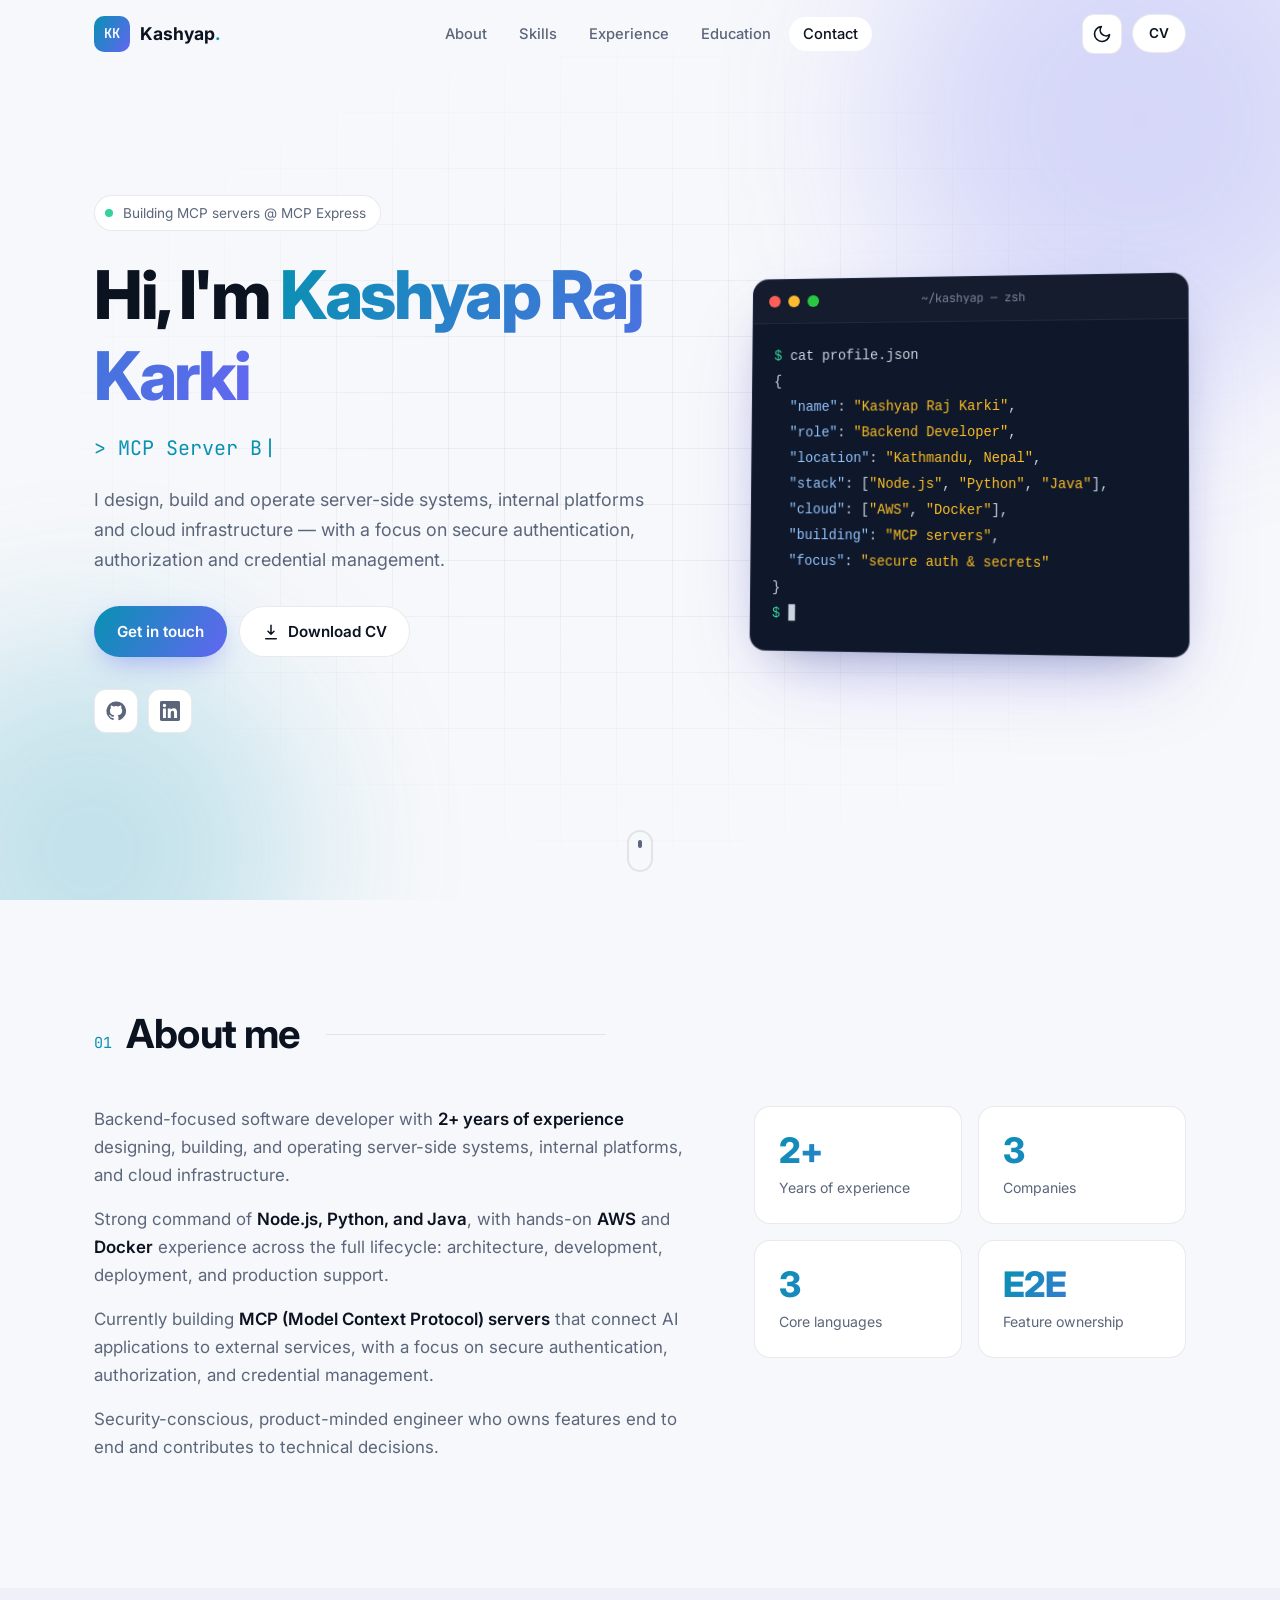
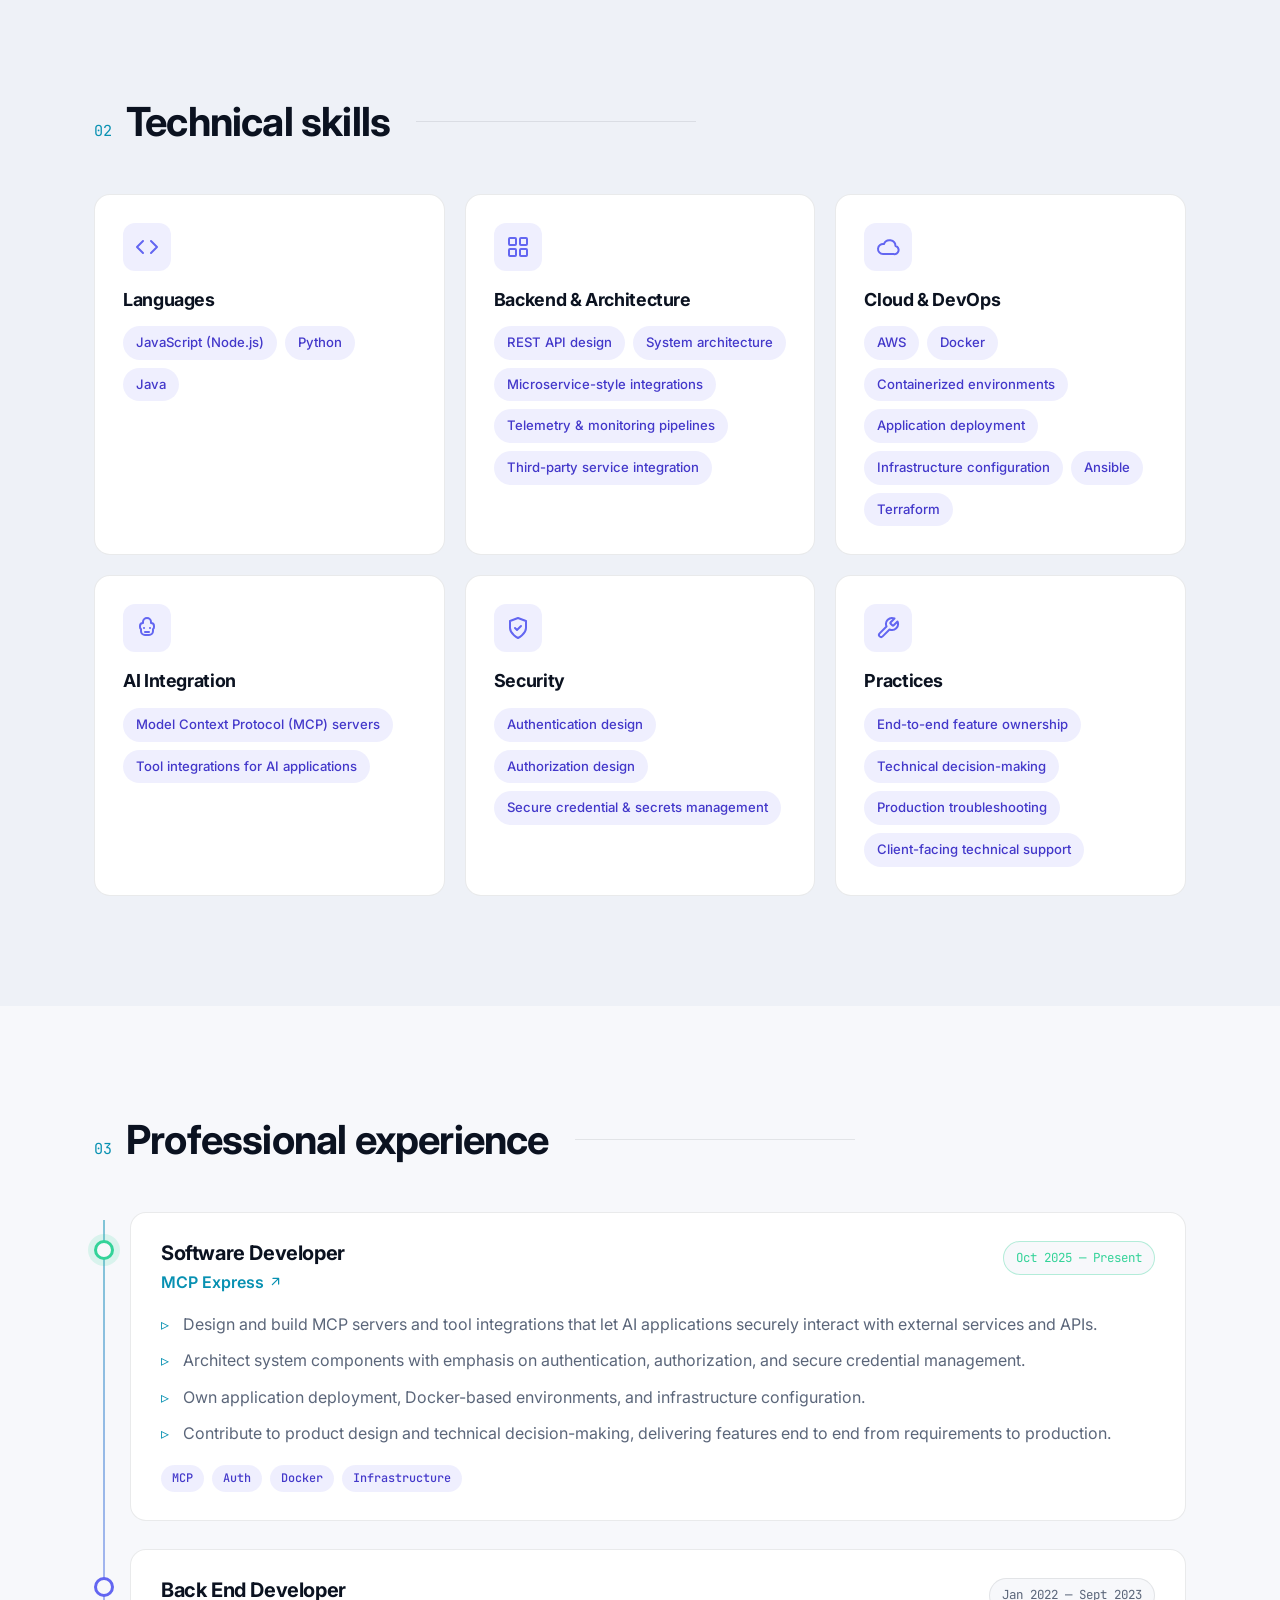
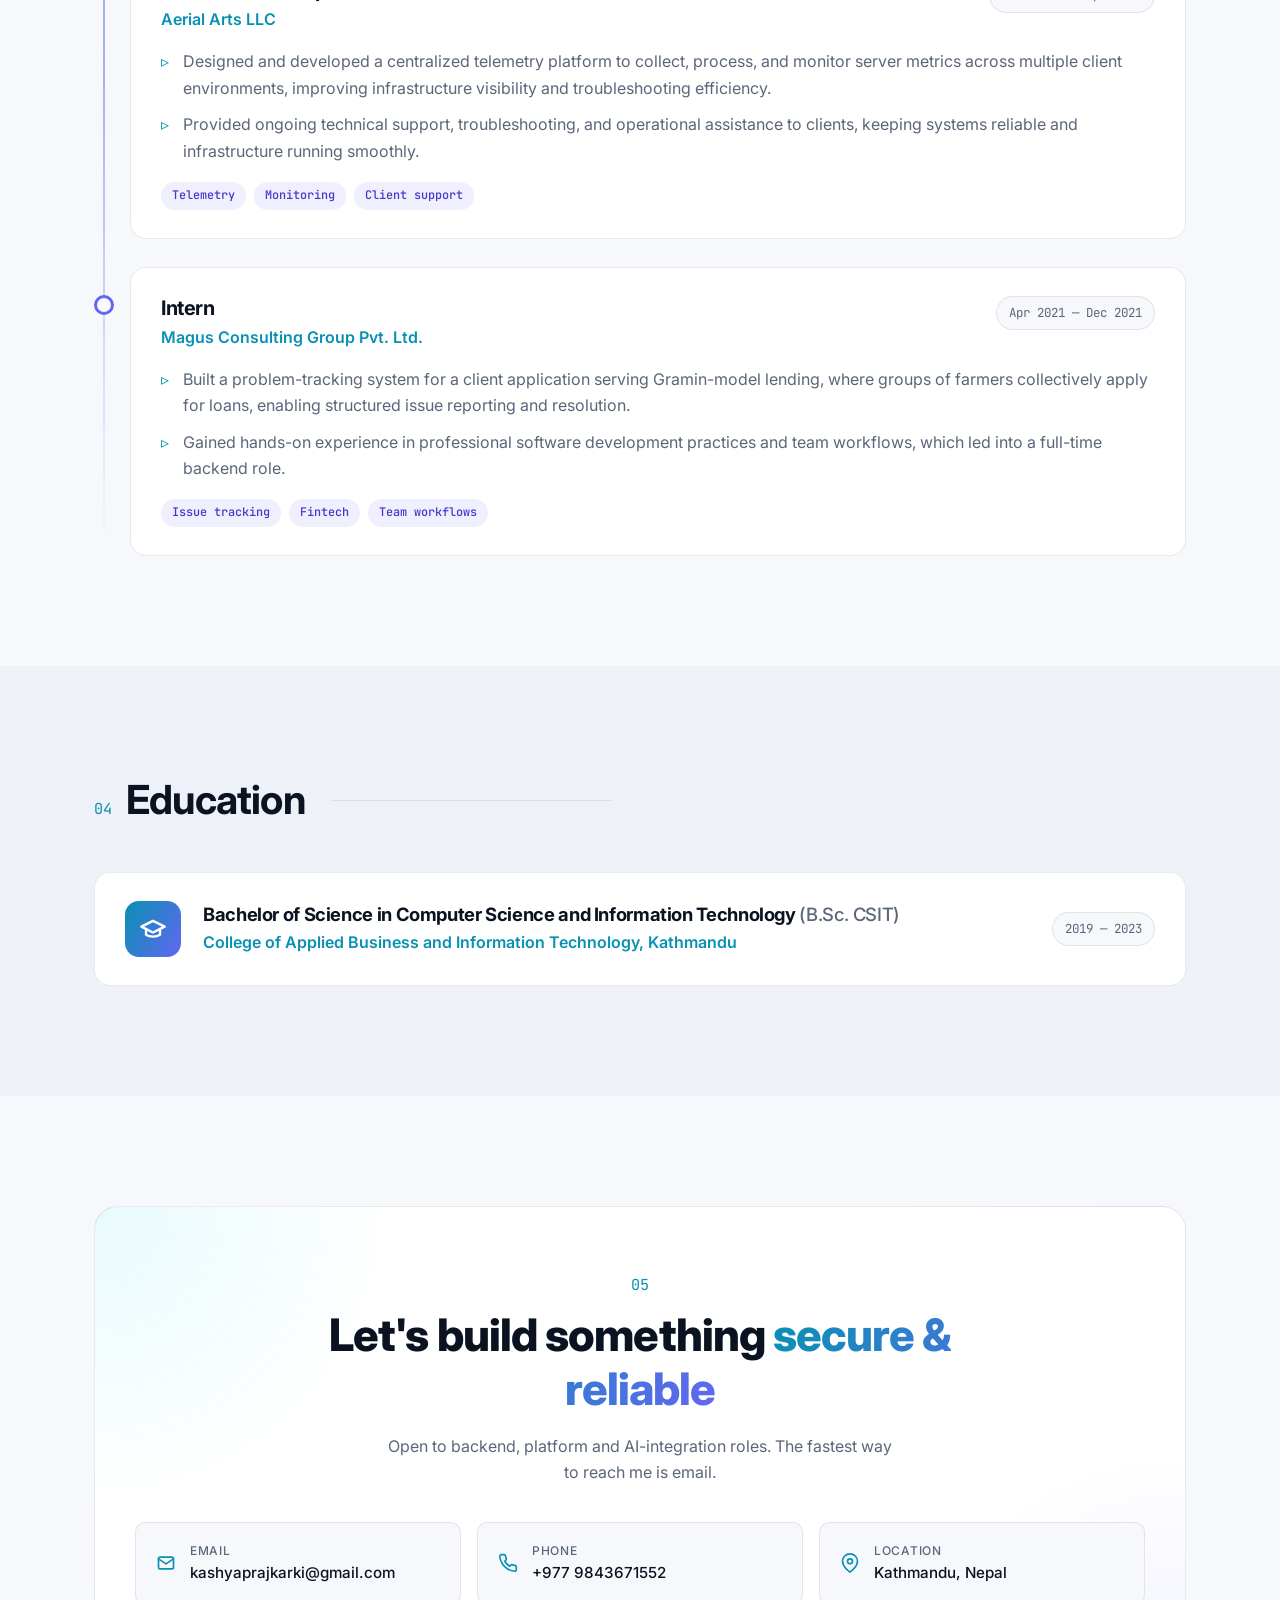
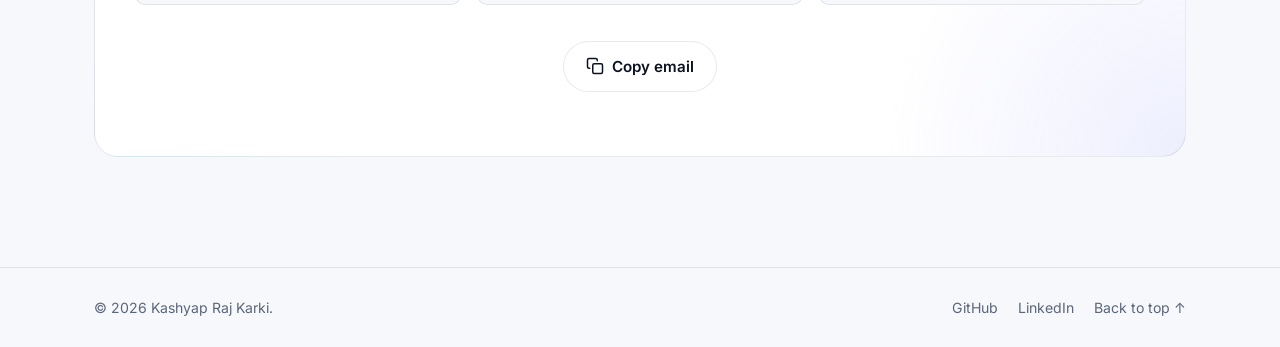
==== index.html @ 21f6b428 "Initial portfolio" ====
<!doctype html>
<html lang="en" data-theme="dark">
    <head>
        <meta charset="UTF-8" />
        <meta name="viewport" content="width=device-width, initial-scale=1.0" />
        <title>Kashyap Raj Karki — Backend Software Developer</title>
        <meta
            name="description"
            content="Kashyap Raj Karki — Backend software developer in Kathmandu, Nepal. Node.js, Python, Java, AWS, Docker, and MCP (Model Context Protocol) servers."
        />
        <meta name="author" content="Kashyap Raj Karki" />
        <meta
            property="og:title"
            content="Kashyap Raj Karki — Backend Software Developer"
        />
        <meta
            property="og:description"
            content="Backend-focused developer building MCP servers, secure APIs and cloud infrastructure."
        />
        <meta property="og:type" content="website" />
        <meta property="og:url" content="https://kashyaprajkarki.com.np/" />
        <meta name="theme-color" content="#0b0f17" />
        <link rel="icon" href="assets/favicon.svg" type="image/svg+xml" />
        <link rel="preconnect" href="https://fonts.googleapis.com" />
        <link rel="preconnect" href="https://fonts.gstatic.com" crossorigin />
        <link
            href="https://fonts.googleapis.com/css2?family=Inter:wght@400;500;600;700;800&family=JetBrains+Mono:wght@400;500&display=swap"
            rel="stylesheet"
        />
        <link rel="stylesheet" href="assets/css/style.css" />
        <script>
            // Apply saved theme before paint to avoid a flash
            (function () {
                try {
                    var t = localStorage.getItem("theme");
                    if (!t)
                        t = window.matchMedia("(prefers-color-scheme: light)")
                            .matches
                            ? "light"
                            : "dark";
                    document.documentElement.setAttribute("data-theme", t);
                } catch (e) {}
            })();
        </script>
    </head>
    <body>
        <a class="skip-link" href="#main">Skip to content</a>

        <!-- ========== Header / Nav ========== -->
        <header class="site-header" id="top">
            <nav class="nav container" aria-label="Primary">
                <a href="#top" class="logo" aria-label="Home">
                    <span class="logo-mark">KK</span>
                    <span class="logo-text"
                        >Kashyap<span class="accent">.</span></span
                    >
                </a>

                <ul class="nav-links" id="nav-links">
                    <li><a href="#about">About</a></li>
                    <li><a href="#skills">Skills</a></li>
                    <li><a href="#experience">Experience</a></li>
                    <li><a href="#education">Education</a></li>
                    <li><a href="#contact">Contact</a></li>
                    <li class="nav-cta-mobile">
                        <a
                            href="assets/Kashyap_Raj_Karki_CV.pdf"
                            class="btn btn-primary"
                            download
                            >Download CV</a
                        >
                    </li>
                </ul>

                <div class="nav-actions">
                    <button
                        class="icon-btn"
                        id="theme-toggle"
                        aria-label="Toggle colour theme"
                    >
                        <svg
                            class="icon-sun"
                            viewBox="0 0 24 24"
                            aria-hidden="true"
                        >
                            <circle cx="12" cy="12" r="4" />
                            <path
                                d="M12 2v2M12 20v2M4.93 4.93l1.41 1.41M17.66 17.66l1.41 1.41M2 12h2M20 12h2M4.93 19.07l1.41-1.41M17.66 6.34l1.41-1.41"
                            />
                        </svg>
                        <svg
                            class="icon-moon"
                            viewBox="0 0 24 24"
                            aria-hidden="true"
                        >
                            <path
                                d="M21 12.79A9 9 0 1 1 11.21 3 7 7 0 0 0 21 12.79z"
                            />
                        </svg>
                    </button>
                    <a
                        href="assets/Kashyap_Raj_Karki_CV.pdf"
                        class="btn btn-outline btn-sm nav-cv"
                        download
                        >CV</a
                    >
                    <button
                        class="icon-btn menu-toggle"
                        id="menu-toggle"
                        aria-label="Open menu"
                        aria-expanded="false"
                        aria-controls="nav-links"
                    >
                        <span></span><span></span><span></span>
                    </button>
                </div>
            </nav>
        </header>

        <main id="main">
            <!-- ========== Hero ========== -->
            <section class="hero">
                <div class="hero-bg" aria-hidden="true">
                    <div class="blob blob-1"></div>
                    <div class="blob blob-2"></div>
                    <div class="grid-overlay"></div>
                </div>

                <div class="container hero-inner">
                    <div class="hero-copy">
                        <p class="eyebrow reveal">
                            <span class="status-dot"></span> Building MCP
                            servers @ MCP Express
                        </p>
                        <h1 class="hero-title reveal">
                            Hi, I'm
                            <span class="gradient-text">Kashyap Raj Karki</span>
                        </h1>
                        <p class="hero-role reveal">
                            <span class="mono">&gt;</span>
                            <span id="typed">Backend Software Developer</span
                            ><span class="caret" aria-hidden="true">|</span>
                        </p>
                        <p class="hero-sub reveal">
                            I design, build and operate server-side systems,
                            internal platforms and cloud infrastructure — with a
                            focus on secure authentication, authorization and
                            credential management.
                        </p>
                        <div class="hero-ctas reveal">
                            <a href="#contact" class="btn btn-primary"
                                >Get in touch</a
                            >
                            <a
                                href="assets/Kashyap_Raj_Karki_CV.pdf"
                                class="btn btn-outline"
                                download
                            >
                                <svg viewBox="0 0 24 24" aria-hidden="true">
                                    <path
                                        d="M12 3v12m0 0-4-4m4 4 4-4M5 21h14"
                                    />
                                </svg>
                                Download CV
                            </a>
                        </div>
                        <ul
                            class="hero-social reveal"
                            aria-label="Social links"
                        >
                            <li>
                                <a
                                    href="https://github.com/ksyp0"
                                    target="_blank"
                                    rel="noopener"
                                    aria-label="GitHub"
                                >
                                    <svg
                                        viewBox="0 0 24 24"
                                        aria-hidden="true"
                                        class="fill"
                                    >
                                        <path
                                            d="M12 .5a11.5 11.5 0 0 0-3.64 22.41c.58.1.79-.25.79-.56v-2c-3.2.7-3.88-1.37-3.88-1.37-.52-1.33-1.28-1.69-1.28-1.69-1.05-.72.08-.7.08-.7 1.16.08 1.77 1.19 1.77 1.19 1.03 1.77 2.7 1.26 3.36.96.1-.75.4-1.26.73-1.55-2.55-.29-5.24-1.28-5.24-5.69 0-1.26.45-2.29 1.19-3.1-.12-.29-.52-1.46.11-3.05 0 0 .97-.31 3.17 1.18a11 11 0 0 1 5.77 0c2.2-1.49 3.17-1.18 3.17-1.18.63 1.59.23 2.76.11 3.05.74.81 1.19 1.84 1.19 3.1 0 4.42-2.7 5.39-5.26 5.68.41.36.78 1.06.78 2.14v3.17c0 .31.21.67.8.56A11.5 11.5 0 0 0 12 .5z"
                                        />
                                    </svg>
                                </a>
                            </li>
                            <li>
                                <a
                                    href="https://www.linkedin.com/in/kashyapkarki/"
                                    target="_blank"
                                    rel="noopener"
                                    aria-label="LinkedIn"
                                >
                                    <svg
                                        viewBox="0 0 24 24"
                                        aria-hidden="true"
                                        class="fill"
                                    >
                                        <path
                                            d="M20.45 20.45h-3.56v-5.57c0-1.33-.02-3.04-1.85-3.04-1.85 0-2.14 1.45-2.14 2.94v5.67H9.35V9h3.41v1.56h.05c.48-.9 1.64-1.85 3.37-1.85 3.6 0 4.27 2.37 4.27 5.46v6.28zM5.34 7.43a2.06 2.06 0 1 1 0-4.13 2.06 2.06 0 0 1 0 4.13zM7.12 20.45H3.56V9h3.56v11.45zM22.22 0H1.77C.79 0 0 .77 0 1.73v20.54C0 23.23.79 24 1.77 24h20.45c.98 0 1.78-.77 1.78-1.73V1.73C24 .77 23.2 0 22.22 0z"
                                        />
                                    </svg>
                                </a>
                            </li>
                        </ul>
                    </div>

                    <!-- Terminal card -->
                    <div class="hero-visual reveal" aria-hidden="true">
                        <div class="terminal">
                            <div class="terminal-bar">
                                <span class="dot red"></span
                                ><span class="dot yellow"></span
                                ><span class="dot green"></span>
                                <span class="terminal-title"
                                    >~/kashyap — zsh</span
                                >
                            </div>
                            <pre
                                class="terminal-body"
                            ><code><span class="t-prompt">$</span> cat profile.json
{
  <span class="t-key">"name"</span>: <span class="t-str">"Kashyap Raj Karki"</span>,
  <span class="t-key">"role"</span>: <span class="t-str">"Backend Developer"</span>,
  <span class="t-key">"location"</span>: <span class="t-str">"Kathmandu, Nepal"</span>,
  <span class="t-key">"stack"</span>: [<span class="t-str">"Node.js"</span>, <span class="t-str">"Python"</span>, <span class="t-str">"Java"</span>],
  <span class="t-key">"cloud"</span>: [<span class="t-str">"AWS"</span>, <span class="t-str">"Docker"</span>],
  <span class="t-key">"building"</span>: <span class="t-str">"MCP servers"</span>,
  <span class="t-key">"focus"</span>: <span class="t-str">"secure auth &amp; secrets"</span>
}
<span class="t-prompt">$</span> <span class="t-cursor">▋</span></code></pre>
                        </div>
                    </div>
                </div>

                <a
                    href="#about"
                    class="scroll-hint"
                    aria-label="Scroll to About"
                >
                    <span></span>
                </a>
            </section>

            <!-- ========== About ========== -->
            <section class="section" id="about">
                <div class="container">
                    <div class="section-head reveal">
                        <span class="section-num">01</span>
                        <h2>About me</h2>
                    </div>

                    <div class="about-grid">
                        <div class="about-text reveal">
                            <p>
                                Backend-focused software developer with
                                <strong>2+ years of experience</strong>
                                designing, building, and operating server-side
                                systems, internal platforms, and cloud
                                infrastructure.
                            </p>
                            <p>
                                Strong command of
                                <strong>Node.js, Python, and Java</strong>, with
                                hands-on <strong>AWS</strong> and
                                <strong>Docker</strong> experience across the
                                full lifecycle: architecture, development,
                                deployment, and production support.
                            </p>
                            <p>
                                Currently building
                                <strong
                                    >MCP (Model Context Protocol)
                                    servers</strong
                                >
                                that connect AI applications to external
                                services, with a focus on secure authentication,
                                authorization, and credential management.
                            </p>
                            <p>
                                Security-conscious, product-minded engineer who
                                owns features end to end and contributes to
                                technical decisions.
                            </p>
                        </div>

                        <div class="stats reveal">
                            <div class="stat">
                                <span
                                    class="stat-num"
                                    data-count="2"
                                    data-suffix="+"
                                    >2+</span
                                >
                                <span class="stat-label"
                                    >Years of experience</span
                                >
                            </div>
                            <div class="stat">
                                <span class="stat-num" data-count="3">3</span>
                                <span class="stat-label">Companies</span>
                            </div>
                            <div class="stat">
                                <span class="stat-num" data-count="3">3</span>
                                <span class="stat-label">Core languages</span>
                            </div>
                            <div class="stat">
                                <span class="stat-num">E2E</span>
                                <span class="stat-label"
                                    >Feature ownership</span
                                >
                            </div>
                        </div>
                    </div>
                </div>
            </section>

            <!-- ========== Skills ========== -->
            <section class="section section-alt" id="skills">
                <div class="container">
                    <div class="section-head reveal">
                        <span class="section-num">02</span>
                        <h2>Technical skills</h2>
                    </div>

                    <div class="skills-grid">
                        <article class="skill-card reveal">
                            <div class="skill-icon">
                                <svg viewBox="0 0 24 24" aria-hidden="true">
                                    <path d="m16 18 6-6-6-6M8 6l-6 6 6 6" />
                                </svg>
                            </div>
                            <h3>Languages</h3>
                            <ul class="tags">
                                <li>JavaScript (Node.js)</li>
                                <li>Python</li>
                                <li>Java</li>
                            </ul>
                        </article>

                        <article class="skill-card reveal">
                            <div class="skill-icon">
                                <svg viewBox="0 0 24 24" aria-hidden="true">
                                    <rect
                                        x="3"
                                        y="3"
                                        width="7"
                                        height="7"
                                        rx="1"
                                    />
                                    <rect
                                        x="14"
                                        y="3"
                                        width="7"
                                        height="7"
                                        rx="1"
                                    />
                                    <rect
                                        x="3"
                                        y="14"
                                        width="7"
                                        height="7"
                                        rx="1"
                                    />
                                    <rect
                                        x="14"
                                        y="14"
                                        width="7"
                                        height="7"
                                        rx="1"
                                    />
                                </svg>
                            </div>
                            <h3>Backend &amp; Architecture</h3>
                            <ul class="tags">
                                <li>REST API design</li>
                                <li>System architecture</li>
                                <li>Microservice-style integrations</li>
                                <li>Telemetry &amp; monitoring pipelines</li>
                                <li>Third-party service integration</li>
                            </ul>
                        </article>

                        <article class="skill-card reveal">
                            <div class="skill-icon">
                                <svg viewBox="0 0 24 24" aria-hidden="true">
                                    <path
                                        d="M17.5 19H7a5 5 0 1 1 .9-9.92A6 6 0 0 1 19.5 11a4 4 0 0 1-2 8z"
                                    />
                                </svg>
                            </div>
                            <h3>Cloud &amp; DevOps</h3>
                            <ul class="tags">
                                <li>AWS</li>
                                <li>Docker</li>
                                <li>Containerized environments</li>
                                <li>Application deployment</li>
                                <li>Infrastructure configuration</li>
                                <li>Ansible</li>
                                <li>Terraform</li>
                            </ul>
                        </article>

                        <article class="skill-card reveal">
                            <div class="skill-icon">
                                <svg viewBox="0 0 24 24" aria-hidden="true">
                                    <path
                                        d="M12 2a4 4 0 0 1 4 4v1a3 3 0 0 1 3 3v1a3 3 0 0 1-1 2.24V15a4 4 0 0 1-4 4h-4a4 4 0 0 1-4-4v-1.76A3 3 0 0 1 5 11v-1a3 3 0 0 1 3-3V6a4 4 0 0 1 4-4z"
                                    />
                                    <path d="M9 12h.01M15 12h.01M10 16h4" />
                                </svg>
                            </div>
                            <h3>AI Integration</h3>
                            <ul class="tags">
                                <li>Model Context Protocol (MCP) servers</li>
                                <li>Tool integrations for AI applications</li>
                            </ul>
                        </article>

                        <article class="skill-card reveal">
                            <div class="skill-icon">
                                <svg viewBox="0 0 24 24" aria-hidden="true">
                                    <path
                                        d="M12 22s8-4 8-10V5l-8-3-8 3v7c0 6 8 10 8 10z"
                                    />
                                    <path d="m9 12 2 2 4-4" />
                                </svg>
                            </div>
                            <h3>Security</h3>
                            <ul class="tags">
                                <li>Authentication design</li>
                                <li>Authorization design</li>
                                <li>
                                    Secure credential &amp; secrets management
                                </li>
                            </ul>
                        </article>

                        <article class="skill-card reveal">
                            <div class="skill-icon">
                                <svg viewBox="0 0 24 24" aria-hidden="true">
                                    <path
                                        d="M14.7 6.3a1 1 0 0 0 0 1.4l1.6 1.6a1 1 0 0 0 1.4 0l3.77-3.77a6 6 0 0 1-7.94 7.94l-6.91 6.91a2.12 2.12 0 0 1-3-3l6.91-6.91a6 6 0 0 1 7.94-7.94l-3.76 3.76z"
                                    />
                                </svg>
                            </div>
                            <h3>Practices</h3>
                            <ul class="tags">
                                <li>End-to-end feature ownership</li>
                                <li>Technical decision-making</li>
                                <li>Production troubleshooting</li>
                                <li>Client-facing technical support</li>
                            </ul>
                        </article>
                    </div>
                </div>
            </section>

            <!-- ========== Experience ========== -->
            <section class="section" id="experience">
                <div class="container">
                    <div class="section-head reveal">
                        <span class="section-num">03</span>
                        <h2>Professional experience</h2>
                    </div>

                    <ol class="timeline">
                        <li class="timeline-item reveal">
                            <div class="timeline-marker current"></div>
                            <div class="timeline-card">
                                <div class="timeline-top">
                                    <div>
                                        <h3>Software Developer</h3>
                                        <p class="company">
                                            <a
                                                href="https://www.mcp-express.com/"
                                                target="_blank"
                                                rel="noopener"
                                                >MCP Express
                                                <svg
                                                    viewBox="0 0 24 24"
                                                    aria-hidden="true"
                                                    class="ext"
                                                >
                                                    <path
                                                        d="M7 17 17 7M8 7h9v9"
                                                    />
                                                </svg>
                                            </a>
                                        </p>
                                    </div>
                                    <span class="date-pill current-pill"
                                        >Oct 2025 — Present</span
                                    >
                                </div>
                                <ul class="bullets">
                                    <li>
                                        Design and build MCP servers and tool
                                        integrations that let AI applications
                                        securely interact with external services
                                        and APIs.
                                    </li>
                                    <li>
                                        Architect system components with
                                        emphasis on authentication,
                                        authorization, and secure credential
                                        management.
                                    </li>
                                    <li>
                                        Own application deployment, Docker-based
                                        environments, and infrastructure
                                        configuration.
                                    </li>
                                    <li>
                                        Contribute to product design and
                                        technical decision-making, delivering
                                        features end to end from requirements to
                                        production.
                                    </li>
                                </ul>
                                <ul class="tags tags-sm">
                                    <li>MCP</li>
                                    <li>Auth</li>
                                    <li>Docker</li>
                                    <li>Infrastructure</li>
                                </ul>
                            </div>
                        </li>

                        <li class="timeline-item reveal">
                            <div class="timeline-marker"></div>
                            <div class="timeline-card">
                                <div class="timeline-top">
                                    <div>
                                        <h3>Back End Developer</h3>
                                        <p class="company">Aerial Arts LLC</p>
                                    </div>
                                    <span class="date-pill"
                                        >Jan 2022 — Sept 2023</span
                                    >
                                </div>
                                <ul class="bullets">
                                    <li>
                                        Designed and developed a centralized
                                        telemetry platform to collect, process,
                                        and monitor server metrics across
                                        multiple client environments, improving
                                        infrastructure visibility and
                                        troubleshooting efficiency.
                                    </li>
                                    <li>
                                        Provided ongoing technical support,
                                        troubleshooting, and operational
                                        assistance to clients, keeping systems
                                        reliable and infrastructure running
                                        smoothly.
                                    </li>
                                </ul>
                                <ul class="tags tags-sm">
                                    <li>Telemetry</li>
                                    <li>Monitoring</li>
                                    <li>Client support</li>
                                </ul>
                            </div>
                        </li>

                        <li class="timeline-item reveal">
                            <div class="timeline-marker"></div>
                            <div class="timeline-card">
                                <div class="timeline-top">
                                    <div>
                                        <h3>Intern</h3>
                                        <p class="company">
                                            Magus Consulting Group Pvt. Ltd.
                                        </p>
                                    </div>
                                    <span class="date-pill"
                                        >Apr 2021 — Dec 2021</span
                                    >
                                </div>
                                <ul class="bullets">
                                    <li>
                                        Built a problem-tracking system for a
                                        client application serving Gramin-model
                                        lending, where groups of farmers
                                        collectively apply for loans, enabling
                                        structured issue reporting and
                                        resolution.
                                    </li>
                                    <li>
                                        Gained hands-on experience in
                                        professional software development
                                        practices and team workflows, which led
                                        into a full-time backend role.
                                    </li>
                                </ul>
                                <ul class="tags tags-sm">
                                    <li>Issue tracking</li>
                                    <li>Fintech</li>
                                    <li>Team workflows</li>
                                </ul>
                            </div>
                        </li>
                    </ol>
                </div>
            </section>

            <!-- ========== Education ========== -->
            <section class="section section-alt" id="education">
                <div class="container">
                    <div class="section-head reveal">
                        <span class="section-num">04</span>
                        <h2>Education</h2>
                    </div>

                    <article class="edu-card reveal">
                        <div class="edu-icon">
                            <svg viewBox="0 0 24 24" aria-hidden="true">
                                <path d="M22 10 12 5 2 10l10 5 10-5z" />
                                <path d="M6 12v5c3 2 9 2 12 0v-5" />
                            </svg>
                        </div>
                        <div class="edu-body">
                            <h3>
                                Bachelor of Science in Computer Science and
                                Information Technology
                                <span class="muted">(B.Sc. CSIT)</span>
                            </h3>
                            <p class="company">
                                College of Applied Business and Information
                                Technology, Kathmandu
                            </p>
                        </div>
                        <span class="date-pill">2019 — 2023</span>
                    </article>
                </div>
            </section>

            <!-- ========== Contact ========== -->
            <section class="section" id="contact">
                <div class="container">
                    <div class="contact-card reveal">
                        <span class="section-num">05</span>
                        <h2>
                            Let's build something
                            <span class="gradient-text"
                                >secure &amp; reliable</span
                            >
                        </h2>
                        <p class="contact-sub">
                            Open to backend, platform and AI-integration roles.
                            The fastest way to reach me is email.
                        </p>

                        <div class="contact-grid">
                            <a
                                class="contact-item"
                                href="mailto:kashyaprajkarki@gmail.com"
                            >
                                <svg viewBox="0 0 24 24" aria-hidden="true">
                                    <rect
                                        x="3"
                                        y="5"
                                        width="18"
                                        height="14"
                                        rx="2"
                                    />
                                    <path d="m3 7 9 6 9-6" />
                                </svg>
                                <span>
                                    <small>Email</small>
                                    kashyaprajkarki@gmail.com
                                </span>
                            </a>
                            <a class="contact-item" href="tel:+9779843671552">
                                <svg viewBox="0 0 24 24" aria-hidden="true">
                                    <path
                                        d="M22 16.92v3a2 2 0 0 1-2.18 2 19.8 19.8 0 0 1-8.63-3.07 19.5 19.5 0 0 1-6-6A19.8 19.8 0 0 1 2.12 4.18 2 2 0 0 1 4.11 2h3a2 2 0 0 1 2 1.72c.13.96.36 1.9.7 2.81a2 2 0 0 1-.45 2.11L8.09 9.91a16 16 0 0 0 6 6l1.27-1.27a2 2 0 0 1 2.11-.45c.91.34 1.85.57 2.81.7A2 2 0 0 1 22 16.92z"
                                    />
                                </svg>
                                <span>
                                    <small>Phone</small>
                                    +977 9843671552
                                </span>
                            </a>
                            <div class="contact-item">
                                <svg viewBox="0 0 24 24" aria-hidden="true">
                                    <path
                                        d="M21 10c0 7-9 13-9 13s-9-6-9-13a9 9 0 0 1 18 0z"
                                    />
                                    <circle cx="12" cy="10" r="3" />
                                </svg>
                                <span>
                                    <small>Location</small>
                                    Kathmandu, Nepal
                                </span>
                            </div>
                        </div>

                        <div class="hero-ctas center">
                            <button
                                class="btn btn-outline"
                                id="copy-email"
                                type="button"
                                data-email="kashyaprajkarki@gmail.com"
                            >
                                <svg viewBox="0 0 24 24" aria-hidden="true">
                                    <rect
                                        x="9"
                                        y="9"
                                        width="13"
                                        height="13"
                                        rx="2"
                                    />
                                    <path
                                        d="M5 15H4a2 2 0 0 1-2-2V4a2 2 0 0 1 2-2h9a2 2 0 0 1 2 2v1"
                                    />
                                </svg>
                                <span>Copy email</span>
                            </button>
                        </div>
                    </div>
                </div>
            </section>
        </main>

        <footer class="site-footer">
            <div class="container footer-inner">
                <p>© <span id="year">2026</span> Kashyap Raj Karki.</p>
                <ul class="footer-links">
                    <li>
                        <a
                            href="https://github.com/ksyp0"
                            target="_blank"
                            rel="noopener"
                            >GitHub</a
                        >
                    </li>
                    <li>
                        <a
                            href="https://www.linkedin.com/in/kashyapkarki/"
                            target="_blank"
                            rel="noopener"
                            >LinkedIn</a
                        >
                    </li>
                    <li><a href="#top">Back to top ↑</a></li>
                </ul>
            </div>
        </footer>

        <div class="toast" id="toast" role="status" aria-live="polite"></div>

        <script src="assets/js/main.js" defer></script>
    </body>
</html>
---- assets/css/style.css ----
/* =========================================================
   Kashyap Raj Karki — Portfolio
   ========================================================= */

:root {
  --font-sans: "Inter", system-ui, -apple-system, "Segoe UI", Roboto, sans-serif;
  --font-mono: "JetBrains Mono", ui-monospace, SFMono-Regular, Menlo, monospace;

  --radius: 16px;
  --radius-sm: 10px;
  --maxw: 1140px;
  --header-h: 68px;
  --ease: cubic-bezier(.2, .7, .2, 1);

  --accent-1: #22d3ee;  /* cyan */
  --accent-2: #818cf8;  /* indigo */
  --accent-3: #34d399;  /* green */
  --gradient: linear-gradient(120deg, var(--accent-1), var(--accent-2));
}

/* Dark (default) */
[data-theme="dark"] {
  --bg: #0b0f17;
  --bg-alt: #0f1521;
  --surface: rgba(255, 255, 255, .035);
  --surface-hover: rgba(255, 255, 255, .06);
  --border: rgba(255, 255, 255, .09);
  --text: #e6eaf2;
  --text-muted: #97a1b3;
  --heading: #ffffff;
  --header-bg: rgba(11, 15, 23, .72);
  --shadow: 0 20px 50px -20px rgba(0, 0, 0, .6);
  --terminal-bg: #0d1220;
  --tag-bg: rgba(129, 140, 248, .12);
  --tag-text: #c7cdfb;
}

/* Light */
[data-theme="light"] {
  --bg: #f7f8fb;
  --bg-alt: #eef1f7;
  --surface: #ffffff;
  --surface-hover: #ffffff;
  --border: rgba(15, 23, 42, .09);
  --text: #2a3346;
  --text-muted: #5b667a;
  --heading: #0b1220;
  --header-bg: rgba(247, 248, 251, .8);
  --shadow: 0 20px 45px -25px rgba(30, 41, 59, .35);
  --terminal-bg: #0f172a;
  --tag-bg: rgba(99, 102, 241, .1);
  --tag-text: #4338ca;
  --accent-1: #0891b2;
  --accent-2: #6366f1;
}

/* ---------- Base ---------- */
*, *::before, *::after { box-sizing: border-box; }
html { scroll-behavior: smooth; scroll-padding-top: calc(var(--header-h) + 12px); -webkit-text-size-adjust: 100%; }
body {
  margin: 0;
  font-family: var(--font-sans);
  font-size: 1rem;
  line-height: 1.65;
  color: var(--text);
  background: var(--bg);
  -webkit-font-smoothing: antialiased;
  overflow-x: hidden;
  transition: background-color .3s var(--ease), color .3s var(--ease);
}
img, svg { display: block; max-width: 100%; }
a { color: inherit; text-decoration: none; }
ul, ol { margin: 0; padding: 0; list-style: none; }
h1, h2, h3 { color: var(--heading); line-height: 1.2; margin: 0; letter-spacing: -.02em; }
p { margin: 0 0 1rem; }
strong { color: var(--heading); font-weight: 600; }
button { font: inherit; cursor: pointer; }
::selection { background: var(--accent-2); color: #fff; }

svg { width: 20px; height: 20px; fill: none; stroke: currentColor; stroke-width: 2; stroke-linecap: round; stroke-linejoin: round; }
svg.fill { fill: currentColor; stroke: none; }

.container { width: 100%; max-width: var(--maxw); margin: 0 auto; padding: 0 24px; }
.mono { font-family: var(--font-mono); }
.muted { color: var(--text-muted); font-weight: 500; }
.accent { color: var(--accent-1); }
.gradient-text {
  background: var(--gradient);
  -webkit-background-clip: text; background-clip: text;
  color: transparent;
}

.skip-link {
  position: absolute; left: -999px; top: 8px; z-index: 100;
  background: var(--accent-2); color: #fff; padding: 8px 14px; border-radius: 8px;
}
.skip-link:focus { left: 8px; }
:focus-visible { outline: 2px solid var(--accent-1); outline-offset: 3px; border-radius: 6px; }

/* ---------- Buttons ---------- */
.btn {
  display: inline-flex; align-items: center; justify-content: center; gap: 8px;
  padding: 12px 22px; border-radius: 999px; font-weight: 600; font-size: .95rem;
  border: 1px solid transparent; transition: transform .2s var(--ease), box-shadow .2s var(--ease), background .2s, border-color .2s;
  white-space: nowrap;
}
.btn svg { width: 18px; height: 18px; }
.btn-primary { background: var(--gradient); color: #fff; box-shadow: 0 10px 30px -10px rgba(99, 102, 241, .6); }
.btn-primary:hover { transform: translateY(-2px); box-shadow: 0 16px 36px -12px rgba(99, 102, 241, .75); }
.btn-outline { background: var(--surface); border-color: var(--border); color: var(--heading); }
.btn-outline:hover { border-color: var(--accent-2); transform: translateY(-2px); }
.btn-sm { padding: 7px 16px; font-size: .85rem; }

.icon-btn {
  display: inline-grid; place-items: center; width: 40px; height: 40px;
  border-radius: 12px; border: 1px solid var(--border); background: var(--surface); color: var(--heading);
  transition: border-color .2s, background .2s;
}
.icon-btn:hover { border-color: var(--accent-2); }

/* ---------- Header ---------- */
.site-header {
  position: fixed; inset: 0 0 auto 0; z-index: 50; height: var(--header-h);
  background: transparent; border-bottom: 1px solid transparent;
  transition: background .3s, border-color .3s, backdrop-filter .3s;
}
.site-header.scrolled {
  background: var(--header-bg); border-color: var(--border);
  backdrop-filter: saturate(160%) blur(14px); -webkit-backdrop-filter: saturate(160%) blur(14px);
}
.nav { height: 100%; display: flex; align-items: center; justify-content: space-between; gap: 16px; }
.logo { display: flex; align-items: center; gap: 10px; font-weight: 700; color: var(--heading); font-size: 1.1rem; }
.logo-mark {
  display: grid; place-items: center; width: 36px; height: 36px; border-radius: 10px;
  background: var(--gradient); color: #fff; font-family: var(--font-mono); font-size: .85rem; font-weight: 600;
}
.nav-links { display: flex; align-items: center; gap: 4px; }
.nav-links a {
  position: relative; padding: 8px 14px; border-radius: 999px; font-size: .92rem; font-weight: 500; color: var(--text-muted);
  transition: color .2s, background .2s;
}
.nav-links a:hover, .nav-links a.active { color: var(--heading); background: var(--surface-hover); }
.nav-cta-mobile { display: none; }
.nav-actions { display: flex; align-items: center; gap: 10px; }

/* theme icons */
[data-theme="dark"] .icon-sun { display: block; }
[data-theme="dark"] .icon-moon { display: none; }
[data-theme="light"] .icon-sun { display: none; }
[data-theme="light"] .icon-moon { display: block; }

.menu-toggle { display: none; flex-direction: column; gap: 4px; }
.menu-toggle span { display: block; width: 18px; height: 2px; border-radius: 2px; background: currentColor; transition: transform .3s var(--ease), opacity .2s; }
.menu-toggle[aria-expanded="true"] span:nth-child(1) { transform: translateY(6px) rotate(45deg); }
.menu-toggle[aria-expanded="true"] span:nth-child(2) { opacity: 0; }
.menu-toggle[aria-expanded="true"] span:nth-child(3) { transform: translateY(-6px) rotate(-45deg); }

/* ---------- Hero ---------- */
.hero {
  position: relative; min-height: 100vh; min-height: 100svh;
  display: flex; align-items: center; padding: calc(var(--header-h) + 40px) 0 80px; overflow: hidden;
}
.hero-bg { position: absolute; inset: 0; z-index: -1; pointer-events: none; }
.blob { position: absolute; border-radius: 50%; filter: blur(90px); opacity: .45; animation: float 18s ease-in-out infinite; }
.blob-1 { width: 520px; height: 520px; background: var(--accent-2); top: -140px; right: -120px; }
.blob-2 { width: 420px; height: 420px; background: var(--accent-1); bottom: -160px; left: -120px; animation-delay: -9s; opacity: .3; }
[data-theme="light"] .blob { opacity: .22; }
.grid-overlay {
  position: absolute; inset: 0;
  background-image:
    linear-gradient(var(--border) 1px, transparent 1px),
    linear-gradient(90deg, var(--border) 1px, transparent 1px);
  background-size: 56px 56px;
  mask-image: radial-gradient(ellipse at center, #000 20%, transparent 70%);
  -webkit-mask-image: radial-gradient(ellipse at center, #000 20%, transparent 70%);
  opacity: .6;
}
@keyframes float {
  0%, 100% { transform: translate(0, 0) scale(1); }
  50% { transform: translate(-40px, 30px) scale(1.08); }
}

.hero-inner { display: grid; grid-template-columns: 1.15fr .85fr; gap: 56px; align-items: center; }
.eyebrow {
  display: inline-flex; align-items: center; gap: 10px;
  padding: 6px 14px 6px 10px; border-radius: 999px; border: 1px solid var(--border); background: var(--surface);
  font-size: .85rem; color: var(--text-muted); margin-bottom: 24px;
}
.status-dot { width: 8px; height: 8px; border-radius: 50%; background: var(--accent-3); box-shadow: 0 0 0 0 rgba(52, 211, 153, .6); animation: pulse 2s infinite; }
@keyframes pulse { 70% { box-shadow: 0 0 0 8px rgba(52, 211, 153, 0); } 100% { box-shadow: 0 0 0 0 rgba(52, 211, 153, 0); } }

.hero-title { font-size: clamp(2.4rem, 6vw, 4.2rem); font-weight: 800; letter-spacing: -.035em; margin-bottom: 16px; }
.hero-role { font-family: var(--font-mono); font-size: clamp(1rem, 2.2vw, 1.25rem); color: var(--accent-1); margin-bottom: 20px; min-height: 1.6em; }
.caret { animation: blink 1s steps(1) infinite; margin-left: 2px; }
@keyframes blink { 50% { opacity: 0; } }
.hero-sub { font-size: clamp(1rem, 1.6vw, 1.12rem); color: var(--text-muted); max-width: 560px; margin-bottom: 32px; }
.hero-ctas { display: flex; flex-wrap: wrap; gap: 12px; }
.hero-ctas.center { justify-content: center; }
.hero-social { display: flex; gap: 10px; margin-top: 32px; }
.hero-social a {
  display: grid; place-items: center; width: 44px; height: 44px; border-radius: 12px;
  border: 1px solid var(--border); background: var(--surface); color: var(--text-muted);
  transition: color .2s, border-color .2s, transform .2s var(--ease);
}
.hero-social a:hover { color: var(--heading); border-color: var(--accent-2); transform: translateY(-3px); }

/* Terminal */
.terminal {
  background: var(--terminal-bg); border: 1px solid rgba(255, 255, 255, .08);
  border-radius: var(--radius); box-shadow: var(--shadow), 0 0 0 1px rgba(129, 140, 248, .08), 0 30px 80px -30px rgba(99, 102, 241, .45);
  overflow: hidden; transform: perspective(1200px) rotateY(-6deg) rotateX(2deg);
  transition: transform .5s var(--ease);
}
.terminal:hover { transform: perspective(1200px) rotateY(0) rotateX(0); }
.terminal-bar { display: flex; align-items: center; gap: 8px; padding: 12px 16px; border-bottom: 1px solid rgba(255, 255, 255, .06); background: rgba(255, 255, 255, .02); }
.dot { width: 12px; height: 12px; border-radius: 50%; }
.dot.red { background: #ff5f57; } .dot.yellow { background: #febc2e; } .dot.green { background: #28c840; }
.terminal-title { margin-left: auto; margin-right: auto; font-family: var(--font-mono); font-size: .75rem; color: #7b8496; transform: translateX(-24px); }
.terminal-body { margin: 0; padding: 20px 22px 24px; font-family: var(--font-mono); font-size: .86rem; line-height: 1.75; color: #cbd5e1; overflow-x: auto; }
.t-prompt { color: var(--accent-3); } .t-key { color: #93c5fd; } .t-str { color: #fbbf24; }
.t-cursor { color: #cbd5e1; animation: blink 1s steps(1) infinite; }

.scroll-hint {
  position: absolute; left: 50%; bottom: 28px; transform: translateX(-50%);
  width: 26px; height: 42px; border: 2px solid var(--border); border-radius: 14px;
}
.scroll-hint span { position: absolute; left: 50%; top: 8px; width: 4px; height: 8px; margin-left: -2px; border-radius: 2px; background: var(--text-muted); animation: scroll 1.8s infinite; }
@keyframes scroll { 0% { opacity: 0; transform: translateY(0); } 40% { opacity: 1; } 100% { opacity: 0; transform: translateY(14px); } }

/* ---------- Sections ---------- */
.section { padding: 110px 0; position: relative; }
.section-alt { background: var(--bg-alt); }
.section-head { display: flex; align-items: baseline; gap: 14px; margin-bottom: 48px; }
.section-head h2 { font-size: clamp(1.8rem, 3.6vw, 2.5rem); font-weight: 700; }
.section-head::after { content: ""; flex: 1; height: 1px; background: var(--border); align-self: center; margin-left: 12px; max-width: 280px; }
.section-num { font-family: var(--font-mono); font-size: .95rem; color: var(--accent-1); }

/* About */
.about-grid { display: grid; grid-template-columns: 1.4fr 1fr; gap: 56px; align-items: start; }
.about-text p { font-size: 1.06rem; color: var(--text-muted); }
.stats { display: grid; grid-template-columns: 1fr 1fr; gap: 16px; }
.stat {
  padding: 24px; border-radius: var(--radius); border: 1px solid var(--border); background: var(--surface);
  display: flex; flex-direction: column; gap: 6px; transition: transform .25s var(--ease), border-color .25s;
}
.stat:hover { transform: translateY(-4px); border-color: var(--accent-2); }
.stat-num { font-size: 2.2rem; font-weight: 800; letter-spacing: -.03em; background: var(--gradient); -webkit-background-clip: text; background-clip: text; color: transparent; line-height: 1.1; }
.stat-label { font-size: .88rem; color: var(--text-muted); }

/* Skills */
.skills-grid { display: grid; grid-template-columns: repeat(3, 1fr); gap: 20px; }
.skill-card {
  position: relative; padding: 28px; border-radius: var(--radius); border: 1px solid var(--border); background: var(--surface);
  overflow: hidden; transition: transform .3s var(--ease), border-color .3s, box-shadow .3s;
}
.skill-card::before {
  content: ""; position: absolute; inset: 0; opacity: 0; transition: opacity .3s;
  background: radial-gradient(400px circle at var(--mx, 50%) var(--my, 0%), rgba(129, 140, 248, .12), transparent 40%);
  pointer-events: none;
}
.skill-card:hover { transform: translateY(-6px); border-color: rgba(129, 140, 248, .45); box-shadow: var(--shadow); }
.skill-card:hover::before { opacity: 1; }
.skill-icon {
  display: grid; place-items: center; width: 48px; height: 48px; border-radius: 12px; margin-bottom: 18px;
  background: var(--tag-bg); color: var(--accent-2);
}
.skill-icon svg { width: 24px; height: 24px; }
.skill-card h3 { font-size: 1.12rem; margin-bottom: 16px; }

.tags { display: flex; flex-wrap: wrap; gap: 8px; }
.tags li {
  font-size: .82rem; font-weight: 500; padding: 5px 12px; border-radius: 999px;
  background: var(--tag-bg); color: var(--tag-text); border: 1px solid transparent;
}
.tags-sm { margin-top: 18px; }
.tags-sm li { font-family: var(--font-mono); font-size: .74rem; padding: 3px 10px; }

/* Timeline */
.timeline { position: relative; padding-left: 36px; }
.timeline::before { content: ""; position: absolute; left: 9px; top: 8px; bottom: 8px; width: 2px; background: linear-gradient(var(--accent-1), var(--accent-2), transparent); opacity: .5; }
.timeline-item { position: relative; padding-bottom: 28px; }
.timeline-item:last-child { padding-bottom: 0; }
.timeline-marker {
  position: absolute; left: -36px; top: 28px; width: 20px; height: 20px; border-radius: 50%;
  background: var(--bg); border: 3px solid var(--accent-2);
}
.timeline-marker.current { border-color: var(--accent-3); box-shadow: 0 0 0 6px rgba(52, 211, 153, .15); }
.timeline-card {
  padding: 28px 30px; border-radius: var(--radius); border: 1px solid var(--border); background: var(--surface);
  transition: border-color .3s, transform .3s var(--ease), box-shadow .3s;
}
.timeline-card:hover { border-color: rgba(129, 140, 248, .45); transform: translateX(4px); box-shadow: var(--shadow); }
.timeline-top { display: flex; justify-content: space-between; align-items: flex-start; gap: 16px; margin-bottom: 16px; flex-wrap: wrap; }
.timeline-card h3 { font-size: 1.25rem; }
.company { margin: 4px 0 0; color: var(--accent-1); font-weight: 600; }
.company a { display: inline-flex; align-items: center; gap: 4px; }
.company a:hover { text-decoration: underline; text-underline-offset: 3px; }
.ext { width: 15px; height: 15px; }
.date-pill {
  font-family: var(--font-mono); font-size: .78rem; padding: 6px 12px; border-radius: 999px; white-space: nowrap;
  border: 1px solid var(--border); color: var(--text-muted); background: var(--bg);
}
.current-pill { color: var(--accent-3); border-color: rgba(52, 211, 153, .35); }
.bullets li { position: relative; padding-left: 22px; margin-bottom: 10px; color: var(--text-muted); }
.bullets li::before { content: "▹"; position: absolute; left: 0; top: 0; color: var(--accent-1); }

/* Education */
.edu-card {
  display: flex; align-items: center; gap: 22px; padding: 28px 30px;
  border-radius: var(--radius); border: 1px solid var(--border); background: var(--surface);
}
.edu-icon { flex: none; display: grid; place-items: center; width: 56px; height: 56px; border-radius: 14px; background: var(--gradient); color: #fff; }
.edu-icon svg { width: 28px; height: 28px; }
.edu-body { flex: 1; }
.edu-body h3 { font-size: 1.15rem; }

/* Contact */
.contact-card {
  text-align: center; padding: 64px 40px; border-radius: 24px; border: 1px solid var(--border);
  background:
    radial-gradient(600px circle at 0% 0%, rgba(34, 211, 238, .1), transparent 50%),
    radial-gradient(600px circle at 100% 100%, rgba(129, 140, 248, .14), transparent 50%),
    var(--surface);
}
.contact-card h2 { font-size: clamp(1.8rem, 4vw, 2.8rem); font-weight: 800; margin: 12px auto 16px; max-width: 720px; }
.contact-sub { color: var(--text-muted); max-width: 520px; margin: 0 auto 36px; }
.contact-grid { display: grid; grid-template-columns: repeat(3, 1fr); gap: 16px; margin-bottom: 36px; text-align: left; }
.contact-item {
  display: flex; align-items: center; gap: 14px; padding: 18px 20px; border-radius: var(--radius-sm);
  border: 1px solid var(--border); background: var(--bg); color: var(--heading); font-weight: 500; font-size: .95rem;
  transition: border-color .2s, transform .2s var(--ease); min-width: 0;
}
a.contact-item:hover { border-color: var(--accent-2); transform: translateY(-3px); }
.contact-item svg { flex: none; color: var(--accent-1); }
.contact-item span { min-width: 0; overflow-wrap: anywhere; }
.contact-item small { display: block; font-size: .75rem; color: var(--text-muted); font-weight: 500; text-transform: uppercase; letter-spacing: .06em; }

/* Footer */
.site-footer { border-top: 1px solid var(--border); padding: 28px 0; font-size: .88rem; color: var(--text-muted); }
.footer-inner { display: flex; justify-content: space-between; align-items: center; gap: 16px; flex-wrap: wrap; }
.footer-inner p { margin: 0; }
.footer-links { display: flex; gap: 20px; }
.footer-links a:hover { color: var(--heading); }

/* Toast */
.toast {
  position: fixed; left: 50%; bottom: 24px; transform: translate(-50%, 20px); opacity: 0; pointer-events: none;
  background: var(--heading); color: var(--bg); padding: 10px 18px; border-radius: 999px; font-size: .9rem; font-weight: 500;
  transition: opacity .25s, transform .25s var(--ease); z-index: 60;
}
.toast.show { opacity: 1; transform: translate(-50%, 0); }

/* Reveal on scroll */
.reveal { opacity: 0; transform: translateY(24px); transition: opacity .7s var(--ease), transform .7s var(--ease); }
.reveal.visible { opacity: 1; transform: none; }
.no-js .reveal { opacity: 1; transform: none; }

/* ---------- Responsive ---------- */
@media (max-width: 1024px) {
  .skills-grid { grid-template-columns: repeat(2, 1fr); }
  .hero-inner { gap: 40px; }
}

@media (max-width: 880px) {
  .menu-toggle { display: inline-flex; }
  .nav-cv { display: none; }
  .nav-links {
    position: fixed; top: var(--header-h); left: 0; right: 0;
    flex-direction: column; align-items: stretch; gap: 4px; padding: 16px 24px 24px;
    background: var(--header-bg); backdrop-filter: blur(18px); -webkit-backdrop-filter: blur(18px);
    border-bottom: 1px solid var(--border);
    transform: translateY(-12px); opacity: 0; visibility: hidden;
    transition: transform .3s var(--ease), opacity .3s, visibility .3s;
  }
  .nav-links.open { transform: none; opacity: 1; visibility: visible; }
  .nav-links a { padding: 12px 14px; font-size: 1rem; border-radius: 12px; }
  .nav-cta-mobile { display: block; margin-top: 8px; }
  .nav-cta-mobile .btn { width: 100%; color: #fff; }
  .site-header:has(.nav-links.open) { background: var(--header-bg); border-color: var(--border); backdrop-filter: blur(18px); }

  .hero-inner { grid-template-columns: 1fr; }
  .hero-visual { max-width: 560px; }
  .terminal { transform: none; }
  .about-grid { grid-template-columns: 1fr; gap: 36px; }
  .contact-grid { grid-template-columns: 1fr; }
  .scroll-hint { display: none; }
}

@media (max-width: 600px) {
  .container { padding: 0 18px; }
  .section { padding: 80px 0; }
  .section-head { margin-bottom: 32px; }
  .section-head::after { display: none; }
  .skills-grid { grid-template-columns: 1fr; }
  .stats { gap: 12px; }
  .stat { padding: 18px; }
  .stat-num { font-size: 1.8rem; }
  .timeline { padding-left: 26px; }
  .timeline::before { left: 6px; }
  .timeline-marker { left: -26px; width: 16px; height: 16px; }
  .timeline-card { padding: 22px 20px; }
  .timeline-card:hover { transform: none; }
  .edu-card { flex-direction: column; align-items: flex-start; padding: 24px 20px; }
  .contact-card { padding: 44px 20px; }
  .terminal-body { font-size: .76rem; padding: 16px; }
  .hero-ctas .btn { flex: 1 1 auto; }
  .footer-inner { flex-direction: column; text-align: center; }
}

@media (prefers-reduced-motion: reduce) {
  *, *::before, *::after { animation: none !important; transition: none !important; }
  html { scroll-behavior: auto; }
  .reveal { opacity: 1; transform: none; }
}

@media print {
  .site-header, .hero-bg, .scroll-hint, .hero-visual, .toast { display: none !important; }
  .reveal { opacity: 1 !important; transform: none !important; }
  body { background: #fff; color: #000; }
}
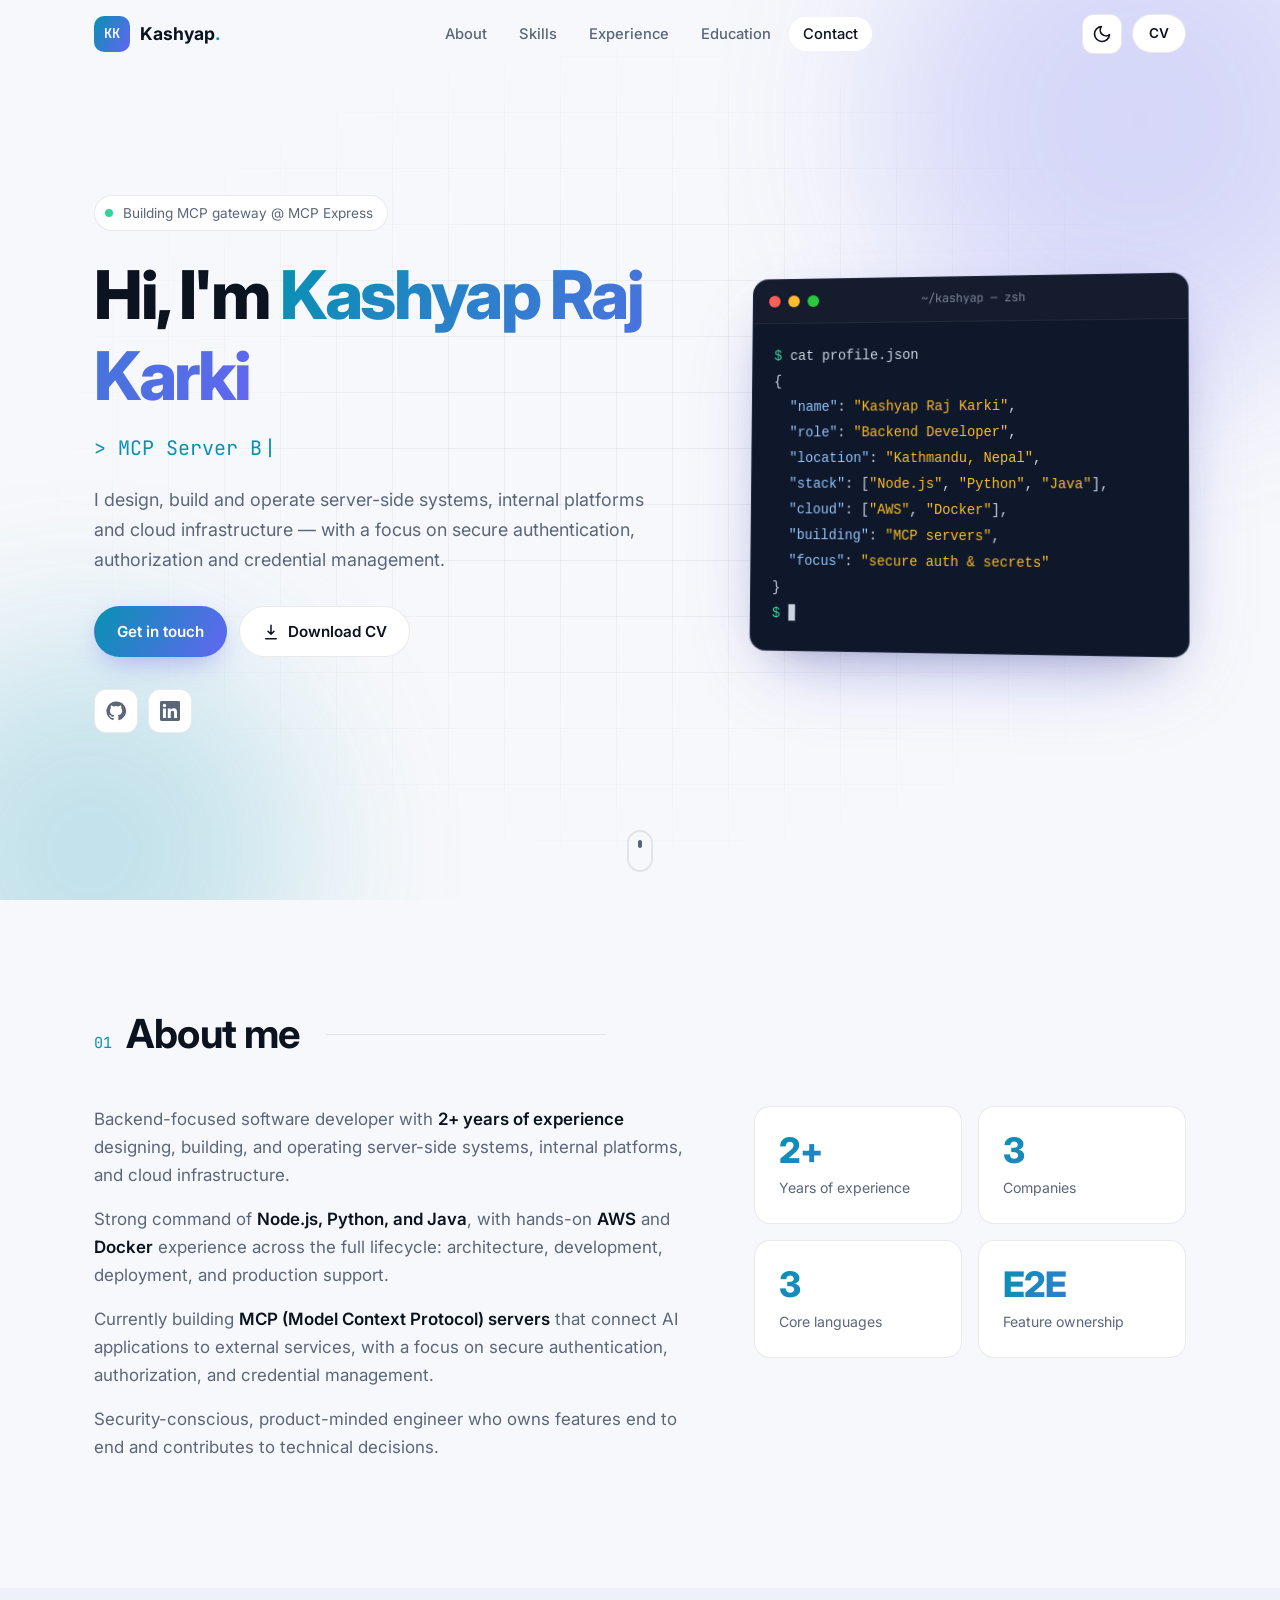
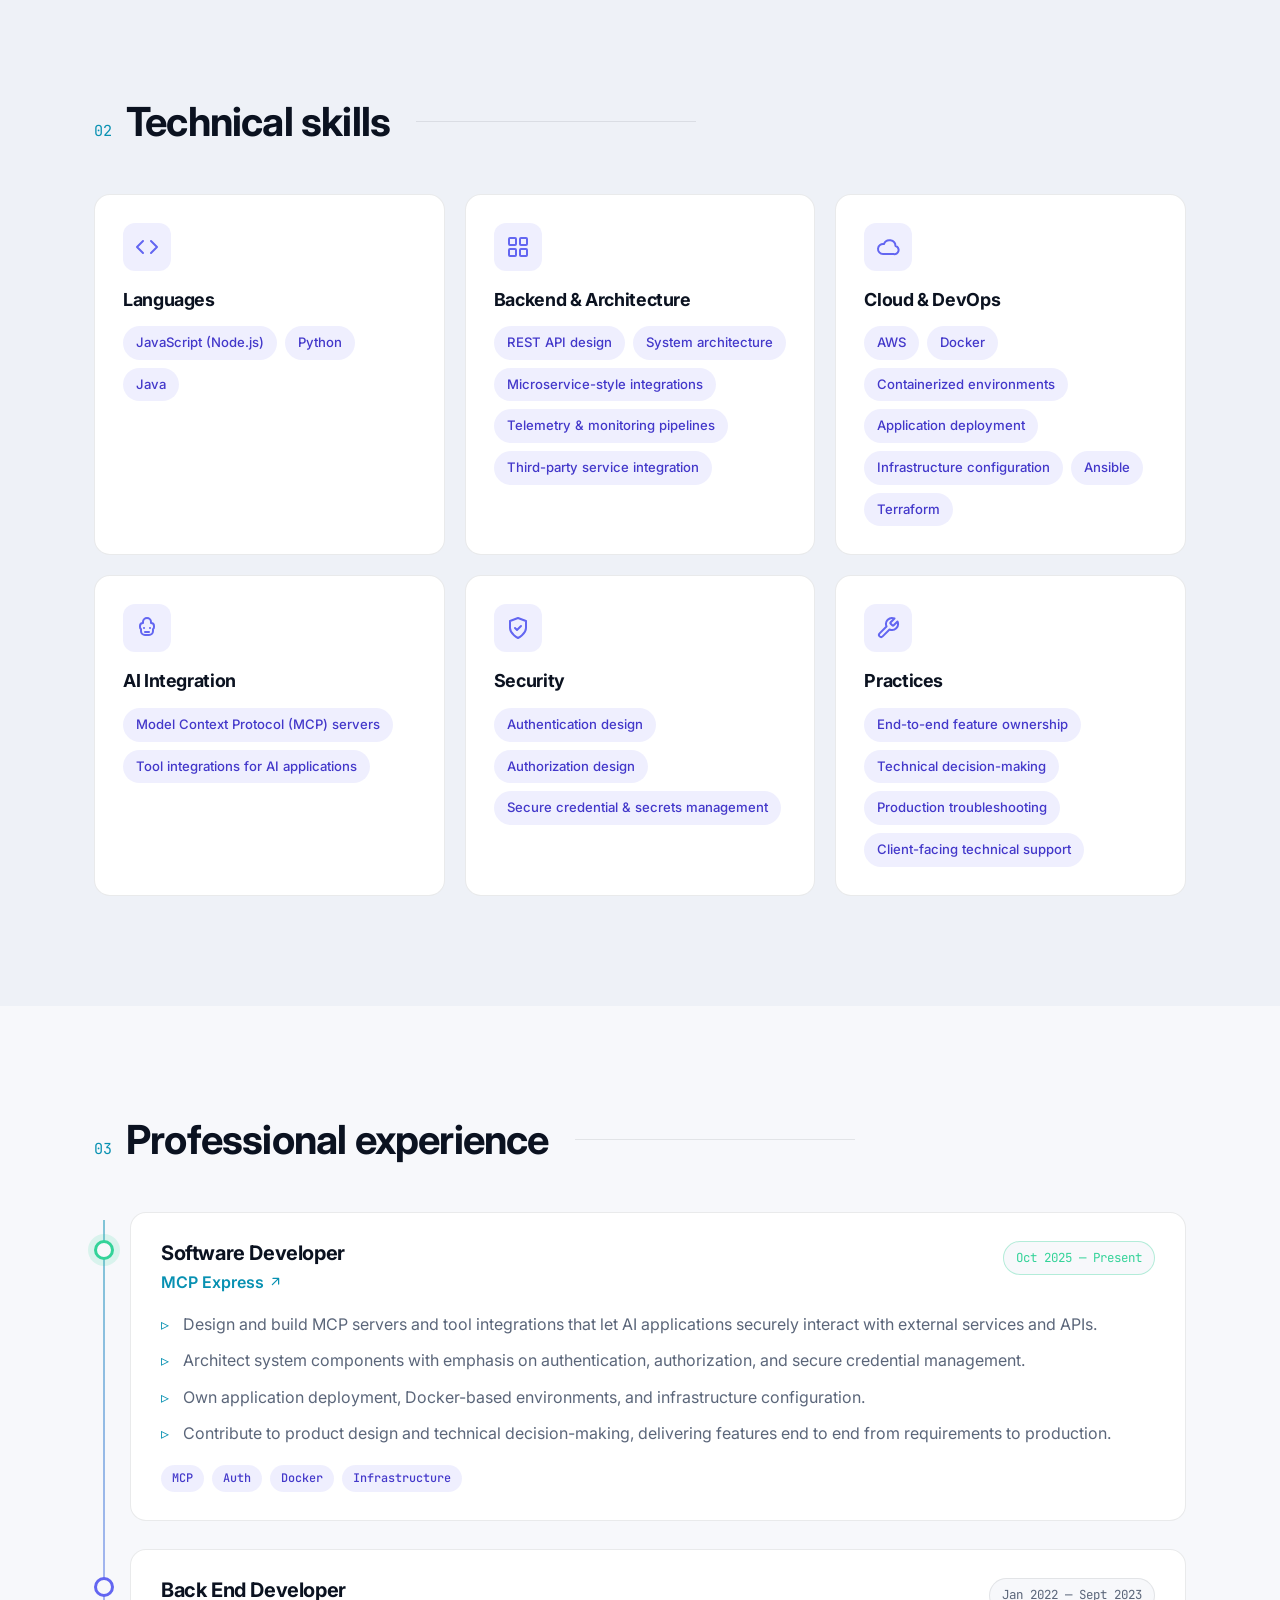
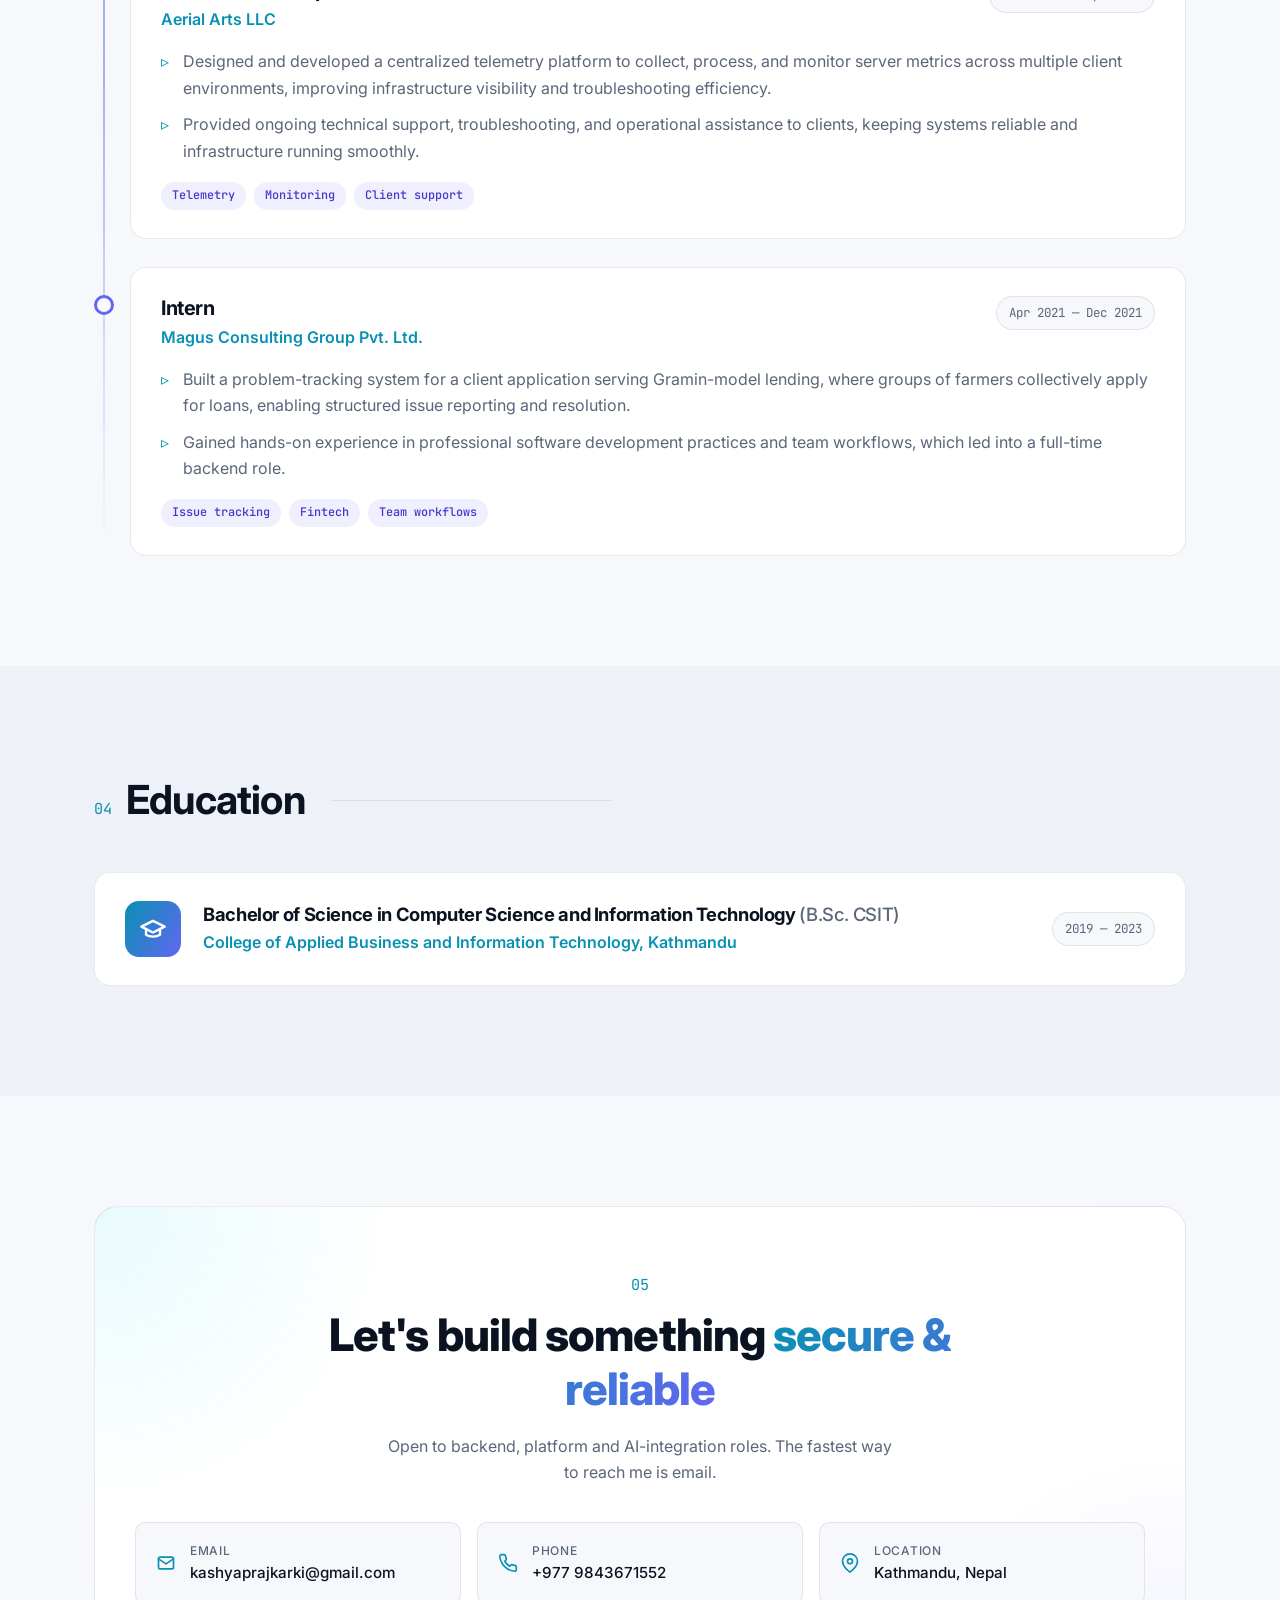
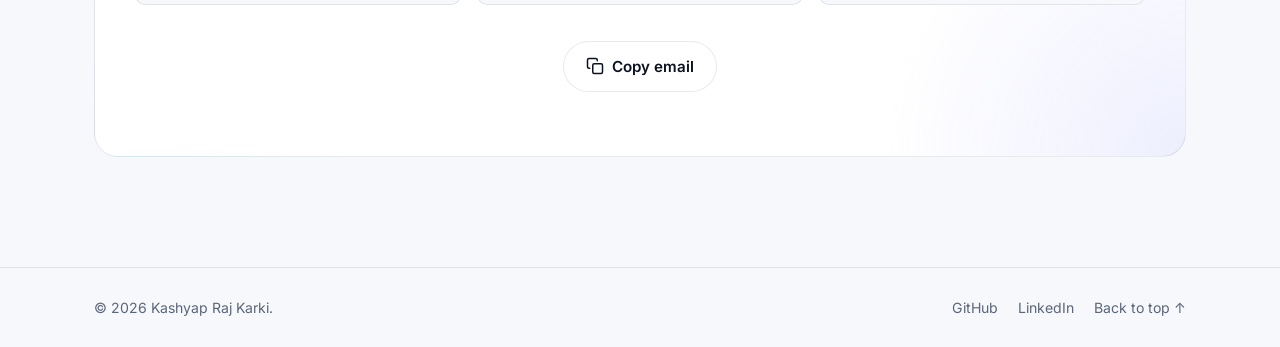
==== commit 22228ede: "minor changes" ====
--- a/index.html
+++ b/index.html
@@ -130,7 +130,7 @@
                     <div class="hero-copy">
                         <p class="eyebrow reveal">
                             <span class="status-dot"></span> Building MCP
-                            servers @ MCP Express
+                            gateway @ MCP Express
                         </p>
                         <h1 class="hero-title reveal">
                             Hi, I'm
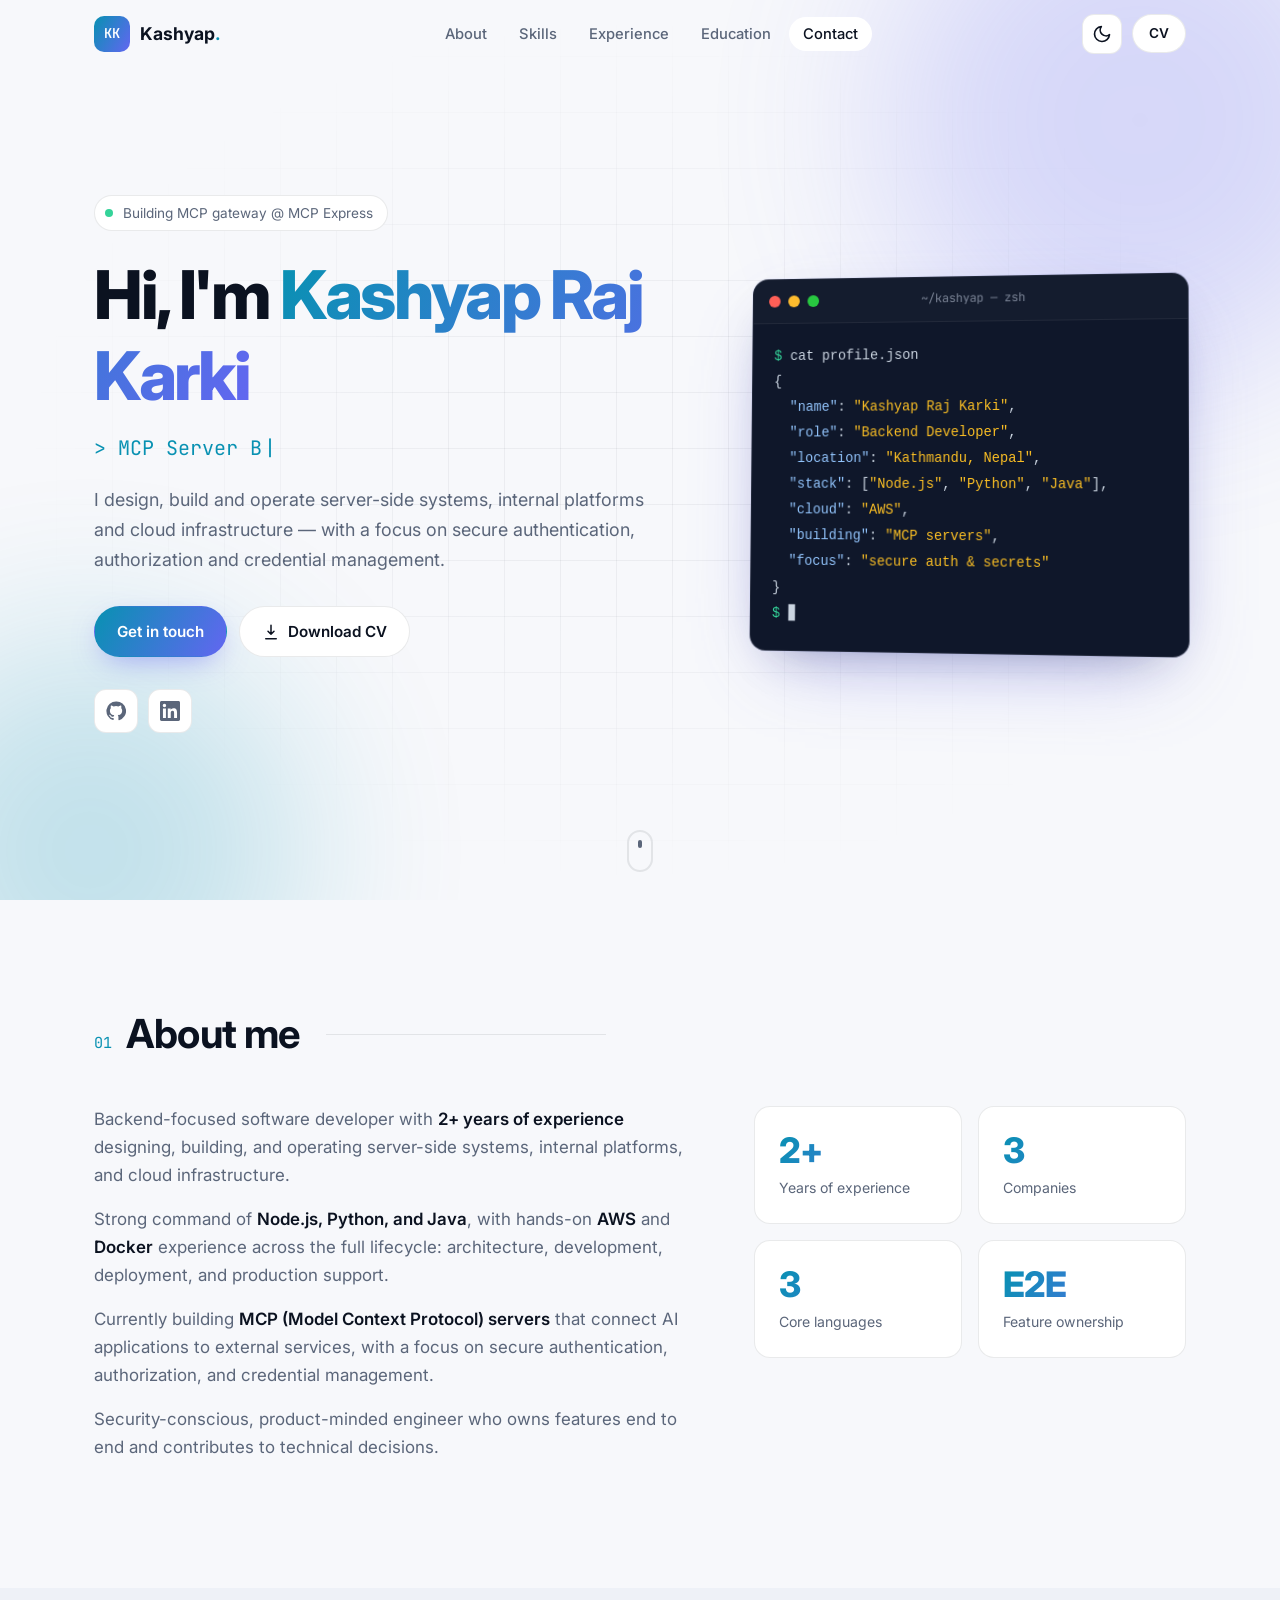
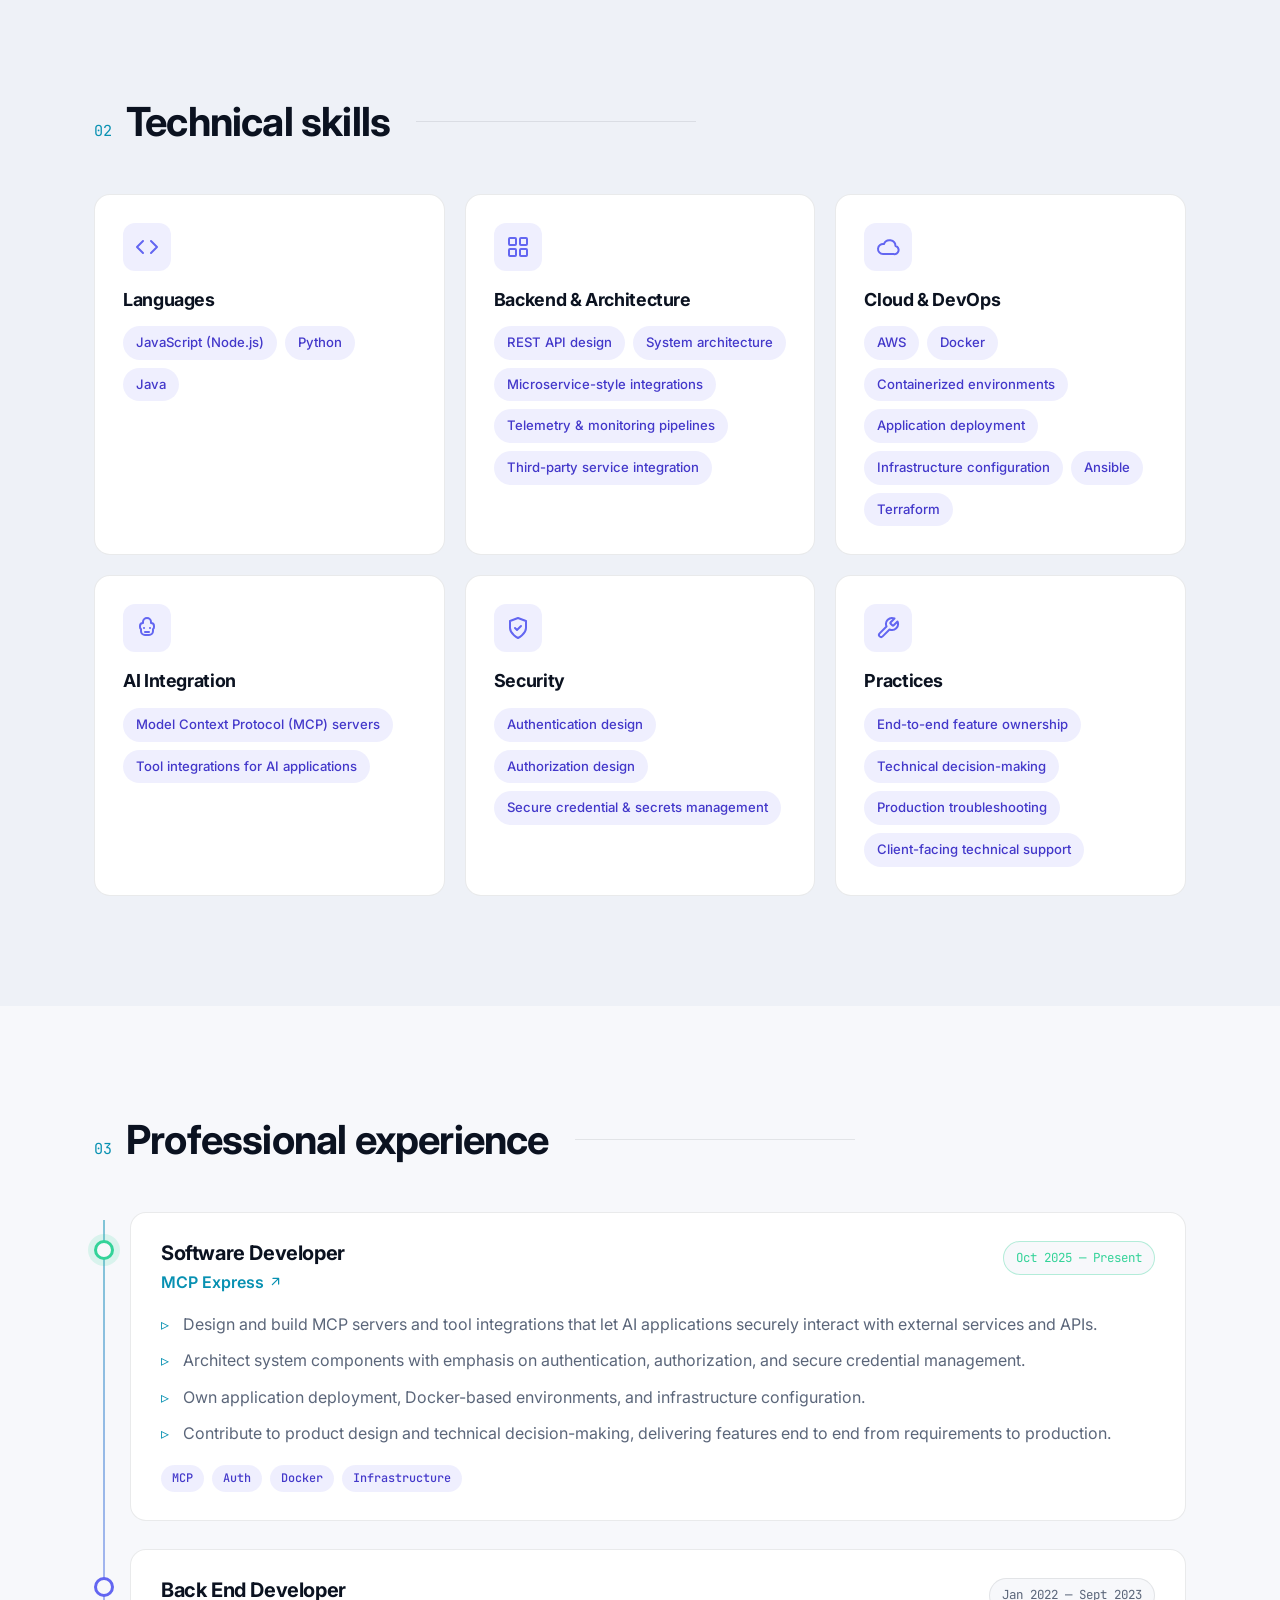
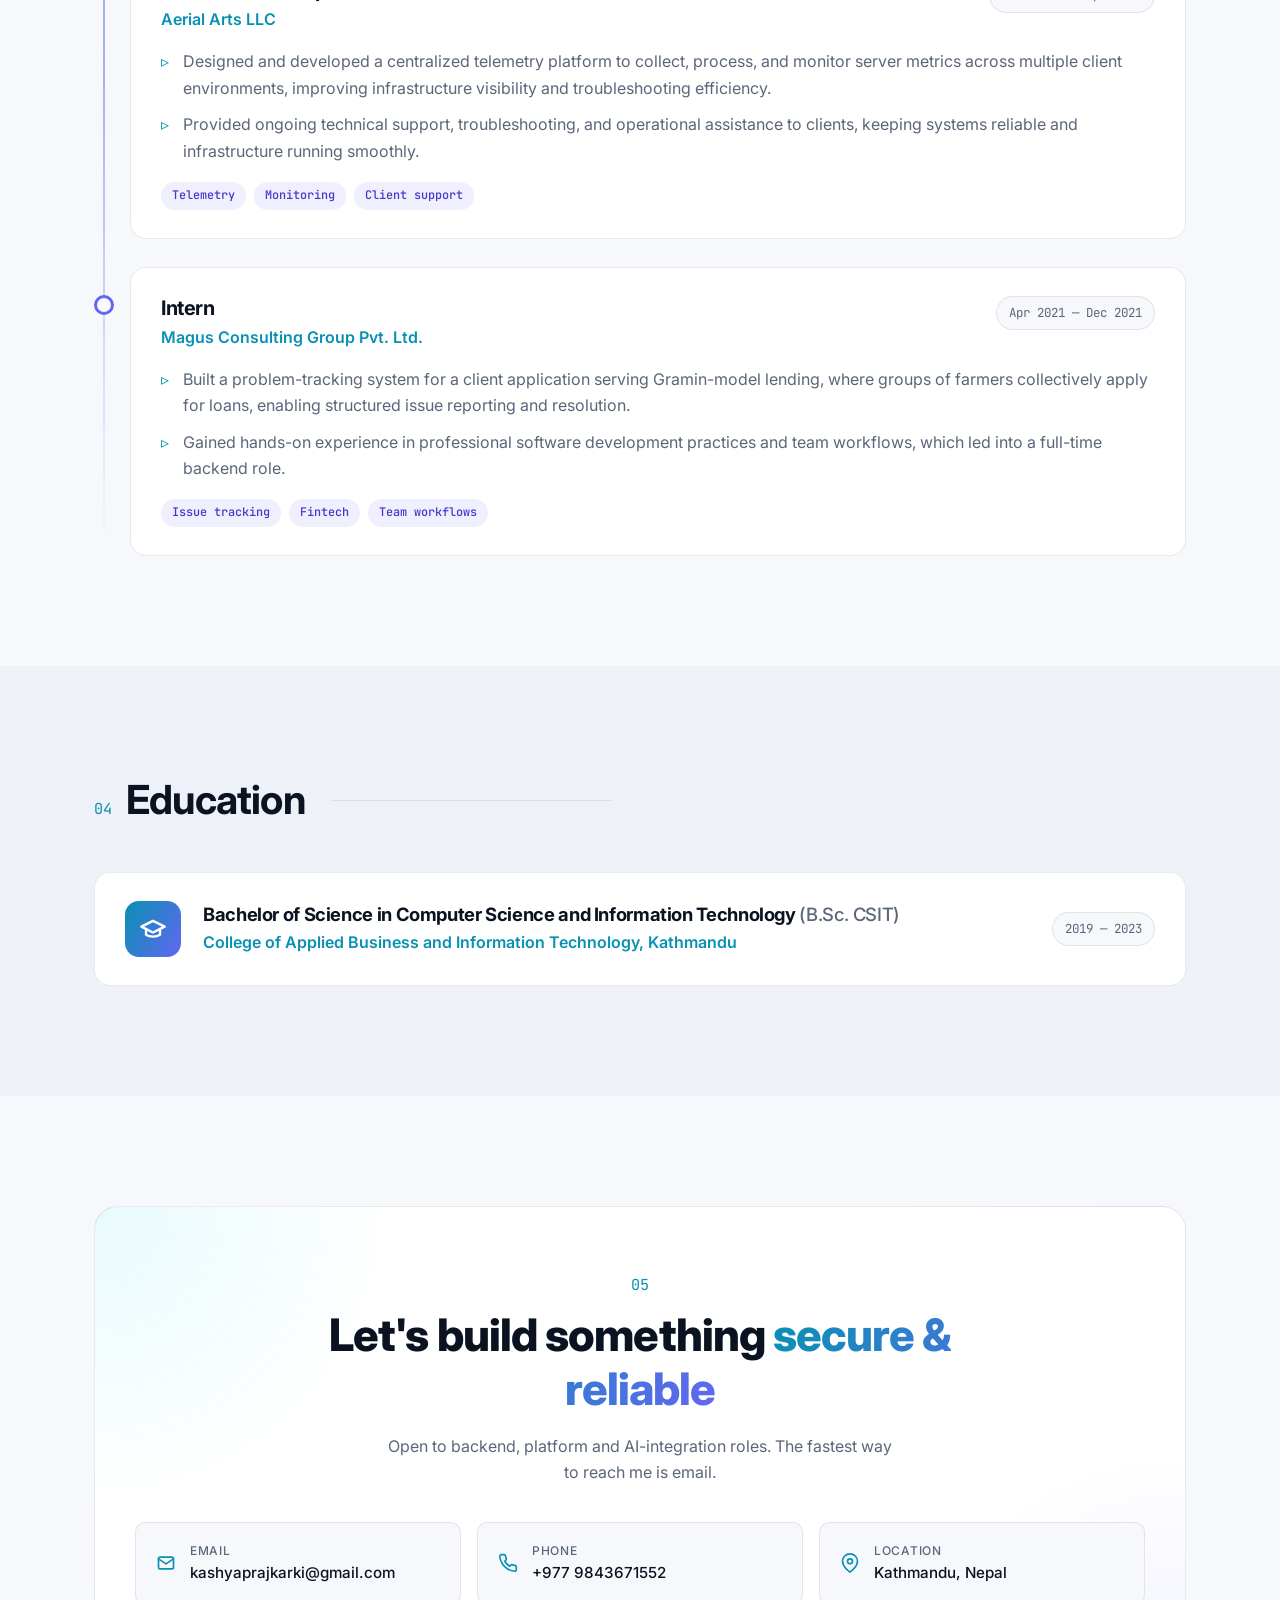
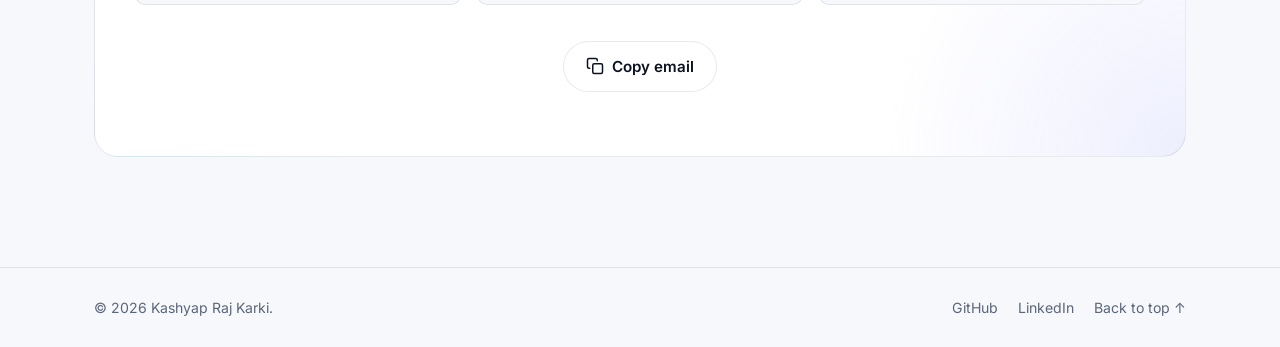
==== commit fc20d07b: "minor change" ====
--- a/index.html
+++ b/index.html
@@ -226,7 +226,7 @@
   <span class="t-key">"role"</span>: <span class="t-str">"Backend Developer"</span>,
   <span class="t-key">"location"</span>: <span class="t-str">"Kathmandu, Nepal"</span>,
   <span class="t-key">"stack"</span>: [<span class="t-str">"Node.js"</span>, <span class="t-str">"Python"</span>, <span class="t-str">"Java"</span>],
-  <span class="t-key">"cloud"</span>: [<span class="t-str">"AWS"</span>, <span class="t-str">"Docker"</span>],
+  <span class="t-key">"cloud"</span>: <span class="t-str">"AWS"</span>,
   <span class="t-key">"building"</span>: <span class="t-str">"MCP servers"</span>,
   <span class="t-key">"focus"</span>: <span class="t-str">"secure auth &amp; secrets"</span>
 }
